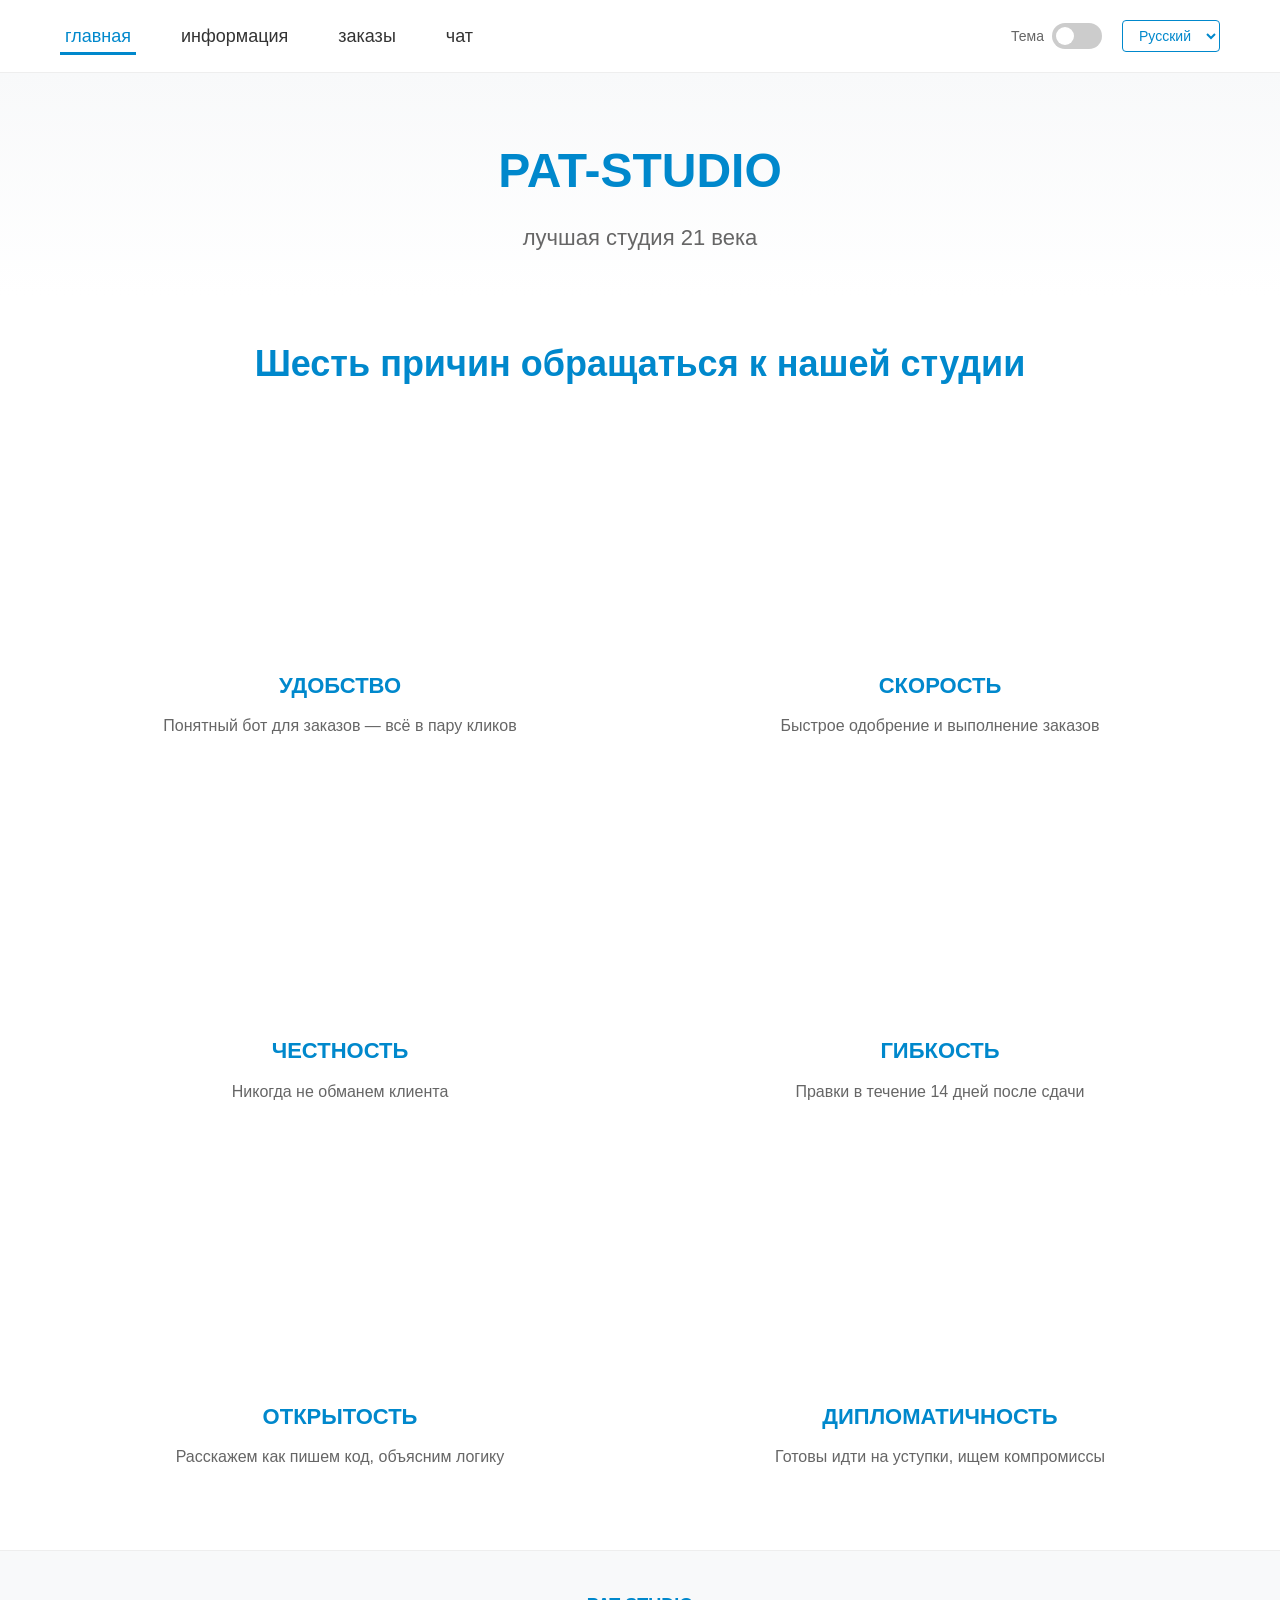
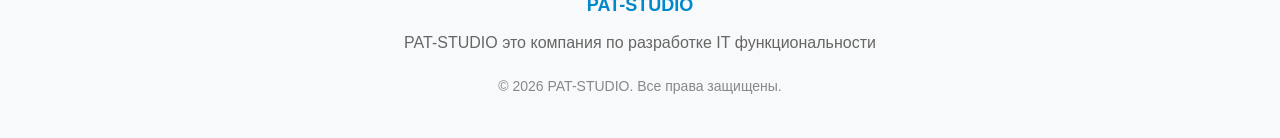
==== index.html @ 07d959bf "Add files via upload" ====
<!DOCTYPE html>
<html lang="ru">
<head>
    <meta charset="UTF-8">
    <title>PAT-STUDIO | Лучшая студия 21 века</title>
    <style>
        * {
            margin: 0;
            padding: 0;
            box-sizing: border-box;
        }

        body {
            font-family: Arial, sans-serif;
            background: white;
            color: black;
            line-height: 1.6;
            transition: background 0.3s ease, color 0.3s ease;
            overflow-x: hidden;
        }

        body.dark-theme {
            background: #121212;
            color: #e0e0e0;
        }

        .container {
            max-width: 1200px;
            margin: 0 auto;
            padding: 0 20px;
        }

        .header {
            background: white;
            padding: 20px 0;
            border-bottom: 1px solid #eee;
            position: sticky;
            top: 0;
            z-index: 1000;
        }

        body.dark-theme .header {
            background: #1a1a1a;
            border-bottom: 1px solid #333;
        }

        .header-content {
            display: flex;
            justify-content: space-between;
            align-items: center;
        }

        .menu {
            display: flex;
            gap: 40px;
            list-style: none;
        }

        .menu-item {
            position: relative;
        }

        .menu-item a {
            text-decoration: none;
            color: #333;
            font-size: 18px;
            padding: 10px 5px;
            transition: color 0.3s;
        }

        body.dark-theme .menu-item a {
            color: #e0e0e0;
        }

        .menu-item.active a {
            color: #0088cc;
        }

        .menu-item.active::after {
            content: '';
            position: absolute;
            bottom: -5px;
            left: 0;
            right: 0;
            height: 3px;
            background-color: #0088cc;
        }

        .controls {
            display: flex;
            gap: 20px;
            align-items: center;
        }

        .toggle-container {
            display: flex;
            align-items: center;
            gap: 8px;
        }

        .toggle-label {
            font-size: 14px;
            color: #666;
        }

        .theme-toggle {
            position: relative;
            display: inline-block;
            width: 50px;
            height: 26px;
        }

        .theme-toggle input {
            opacity: 0;
            width: 0;
            height: 0;
        }

        .toggle-slider {
            position: absolute;
            cursor: pointer;
            top: 0; left: 0; right: 0; bottom: 0;
            background-color: #ccc;
            transition: .4s;
            border-radius: 34px;
        }

        .toggle-slider:before {
            position: absolute;
            content: "";
            height: 18px; width: 18px;
            left: 4px; bottom: 4px;
            background-color: white;
            transition: .4s;
            border-radius: 50%;
        }

        input:checked + .toggle-slider {
            background-color: #0088cc;
        }

        input:checked + .toggle-slider:before {
            transform: translateX(24px);
        }

        .lang-select {
            padding: 6px 12px;
            border: 1px solid #0088cc;
            background: white;
            color: #0088cc;
            border-radius: 4px;
            cursor: pointer;
            font-size: 14px;
            transition: all 0.3s;
        }

        body.dark-theme .lang-select {
            background: #2d2d2d;
            color: #0088cc;
        }

        .studio-header {
            text-align: center;
            padding: 60px 0 40px;
            background: linear-gradient(to bottom, #f8f9fa, white);
        }

        body.dark-theme .studio-header {
            background: linear-gradient(to bottom, #1e1e1e, #121212);
        }

        .studio-name {
            font-size: 48px;
            color: #0088cc;
            font-weight: bold;
            margin-bottom: 10px;
            transition: transform 0.3s ease;
            display: inline-block;
        }

        .studio-name:hover {
            transform: scale(1.05);
        }

        .studio-tagline {
            font-size: 22px;
            color: #666;
        }

        body.dark-theme .studio-tagline {
            color: #aaa;
        }

        .main-title {
            text-align: center;
            font-size: 36px;
            margin: 40px 0;
            color: #0088cc;
        }

        .reasons-grid {
            display: grid;
            grid-template-columns: repeat(2, 1fr);
            gap: 40px;
            margin-bottom: 60px;
        }

        .reason-item {
            text-align: center;
            padding: 20px;
            opacity: 0;
            transform: translateY(60px);
            transition: opacity 0.25s ease-out, transform 0.25s cubic-bezier(0.25, 0.46, 0.45, 0.94);
            cursor: pointer;
        }

        .reason-item.visible {
            opacity: 1;
            transform: translateY(0);
        }

        .reason-item:hover {
            transform: translateY(-10px) scale(1.02);
        }

        .reason-video {
            width: 200px;
            height: 200px;
            object-fit: cover;
            margin: 0 auto 15px;
            border-radius: 8px;
            display: block;
            transition: box-shadow 0.3s ease;
        }

        .reason-title {
            font-size: 22px;
            color: #0088cc;
            margin-bottom: 10px;
            font-weight: bold;
        }

        .reason-text {
            font-size: 16px;
            color: #666;
            text-align: center;
        }

        body.dark-theme .reason-text {
            color: #aaa;
        }

        .footer {
            background: #f8f9fa;
            padding: 40px 0;
            text-align: center;
            border-top: 1px solid #eee;
            margin-top: 60px;
        }

        body.dark-theme .footer {
            background: #1a1a1a;
            border-top: 1px solid #333;
        }

        .footer-text {
            font-size: 18px;
            font-weight: bold;
            color: #0088cc;
            margin-bottom: 10px;
        }

        .footer-description {
            font-size: 16px;
            color: #666;
            max-width: 800px;
            margin: 0 auto 20px;
        }

        body.dark-theme .footer-description {
            color: #aaa;
        }

        .footer-copyright {
            font-size: 14px;
            color: #888;
        }

        @media (max-width: 768px) {
            .header-content { flex-direction: column; gap: 20px; }
            .reasons-grid { grid-template-columns: 1fr; }
        }
    </style>
</head>
<body>
    <div class="header">
        <div class="container">
            <div class="header-content">
                <ul class="menu">
                    <li class="menu-item active"><a href="#" data-ru="главная" data-en="home">главная</a></li>
                    <li class="menu-item"><a href="about.html" data-ru="информация" data-en="about">информация</a></li>
                    <li class="menu-item"><a href="orders.html" data-ru="заказы" data-en="orders">заказы</a></li>
                    <li class="menu-item"><a href="chat.html" data-ru="чат" data-en="chat">чат</a></li>
                </ul>
                <div class="controls">
                    <div class="toggle-container">
                        <span class="toggle-label" data-ru="Тема" data-en="Theme">Тема</span>
                        <label class="theme-toggle">
                            <input type="checkbox" id="themeSwitch">
                            <span class="toggle-slider"></span>
                        </label>
                    </div>
                    <select class="lang-select" id="languageSelect">
                        <option value="ru">Русский</option>
                        <option value="en">English</option>
                    </select>
                </div>
            </div>
        </div>
    </div>

    <div class="studio-header">
        <div class="container">
            <h1 class="studio-name">PAT-STUDIO</h1>
            <p class="studio-tagline" data-ru="лучшая студия 21 века" data-en="best studio of the 21st century">лучшая студия 21 века</p>
        </div>
    </div>

    <div class="container">
        <h1 class="main-title" data-ru="Шесть причин обращаться к нашей студии" data-en="Six reasons to choose our studio">Шесть причин обращаться к нашей студии</h1>

        <div class="reasons-grid">
            <div class="reason-item">
                <video class="reason-video" autoplay muted loop playsinline><source src="image/YdobDuck.mp4" type="video/mp4"></video>
                <div class="reason-title" data-ru="УДОБСТВО" data-en="CONVENIENCE">УДОБСТВО</div>
                <div class="reason-text" data-ru="Понятный бот для заказов — всё в пару кликов" data-en="Clear order bot — everything in a couple of clicks">Понятный бот для заказов — всё в пару кликов</div>
            </div>

            <div class="reason-item">
                <video class="reason-video" autoplay muted loop playsinline><source src="image/SpeedDuck.mp4" type="video/mp4"></video>
                <div class="reason-title" data-ru="СКОРОСТЬ" data-en="SPEED">СКОРОСТЬ</div>
                <div class="reason-text" data-ru="Быстрое одобрение и выполнение заказов" data-en="Fast approval and order execution">Быстрое одобрение и выполнение заказов</div>
            </div>

            <div class="reason-item">
                <video class="reason-video" autoplay muted loop playsinline><source src="image/ChecnDuck.mp4" type="video/mp4"></video>
                <div class="reason-title" data-ru="ЧЕСТНОСТЬ" data-en="HONESTY">ЧЕСТНОСТЬ</div>
                <div class="reason-text" data-ru="Никогда не обманем клиента" data-en="We never deceive our clients">Никогда не обманем клиента</div>
            </div>

            <div class="reason-item">
                <video class="reason-video" autoplay muted loop playsinline><source src="image/GibkostDuck.mp4" type="video/mp4"></video>
                <div class="reason-title" data-ru="ГИБКОСТЬ" data-en="FLEXIBILITY">ГИБКОСТЬ</div>
                <div class="reason-text" data-ru="Правки в течение 14 дней после сдачи" data-en="Edits within 14 days after delivery">Правки в течение 14 дней после сдачи</div>
            </div>

            <div class="reason-item">
                <video class="reason-video" autoplay muted loop playsinline><source src="image/OpenDuck.mp4" type="video/mp4"></video>
                <div class="reason-title" data-ru="ОТКРЫТОСТЬ" data-en="OPENNESS">ОТКРЫТОСТЬ</div>
                <div class="reason-text" data-ru="Расскажем как пишем код, объясним логику" data-en="We'll explain how we code and our logic">Расскажем как пишем код, объясним логику</div>
            </div>

            <div class="reason-item">
                <video class="reason-video" autoplay muted loop playsinline><source src="image/DiplomatDuck.mp4" type="video/mp4"></video>
                <div class="reason-title" data-ru="ДИПЛОМАТИЧНОСТЬ" data-en="DIPLOMACY">ДИПЛОМАТИЧНОСТЬ</div>
                <div class="reason-text" data-ru="Готовы идти на уступки, ищем компромиссы" data-en="Ready to make concessions, seeking compromises">Готовы идти на уступки, ищем компромиссы</div>
            </div>
        </div>
    </div>

    <div class="footer">
        <div class="container">
            <div class="footer-text">PAT-STUDIO</div>
            <p class="footer-description" data-ru="PAT-STUDIO это компания по разработке IT функциональности" data-en="PAT-STUDIO is a company for developing IT functionality">PAT-STUDIO это компания по разработке IT функциональности</p>
            <div class="footer-copyright" data-ru="© 2026 PAT-STUDIO. Все права защищены." data-en="© 2026 PAT-STUDIO. All rights reserved.">© 2026 PAT-STUDIO. Все права защищены.</div>
        </div>
    </div>

    <script>
        function toggleTheme(isDark) {
            document.body.classList.toggle('dark-theme', isDark);
            document.getElementById('themeSwitch').checked = isDark;
            localStorage.setItem('theme', isDark ? 'dark' : 'light');
        }

        function changeLanguage(lang) {
            document.getElementById('languageSelect').value = lang;
            document.documentElement.lang = lang;
            document.title = lang === 'ru' ? 'PAT-STUDIO | Лучшая студия 21 века' : 'PAT-STUDIO | Best studio of the 21st century';
            document.querySelectorAll('[data-ru][data-en]').forEach(el => {
                el.textContent = el.getAttribute(`data-${lang}`);
            });
            localStorage.setItem('language', lang);
        }

        function handleScroll() {
            const items = document.querySelectorAll('.reason-item');
            items.forEach(item => {
                const rect = item.getBoundingClientRect();
                if (rect.top < window.innerHeight - 20) {
                    item.classList.add('visible');
                }
            });
        }

        document.addEventListener('DOMContentLoaded', () => {
            toggleTheme(localStorage.getItem('theme') === 'dark');
            changeLanguage(localStorage.getItem('language') || 'ru');
            document.getElementById('themeSwitch').addEventListener('change', e => toggleTheme(e.target.checked));
            document.getElementById('languageSelect').addEventListener('change', e => changeLanguage(e.target.value));
            window.addEventListener('scroll', handleScroll);
            handleScroll();
        });
    </script>
</body>
</html>
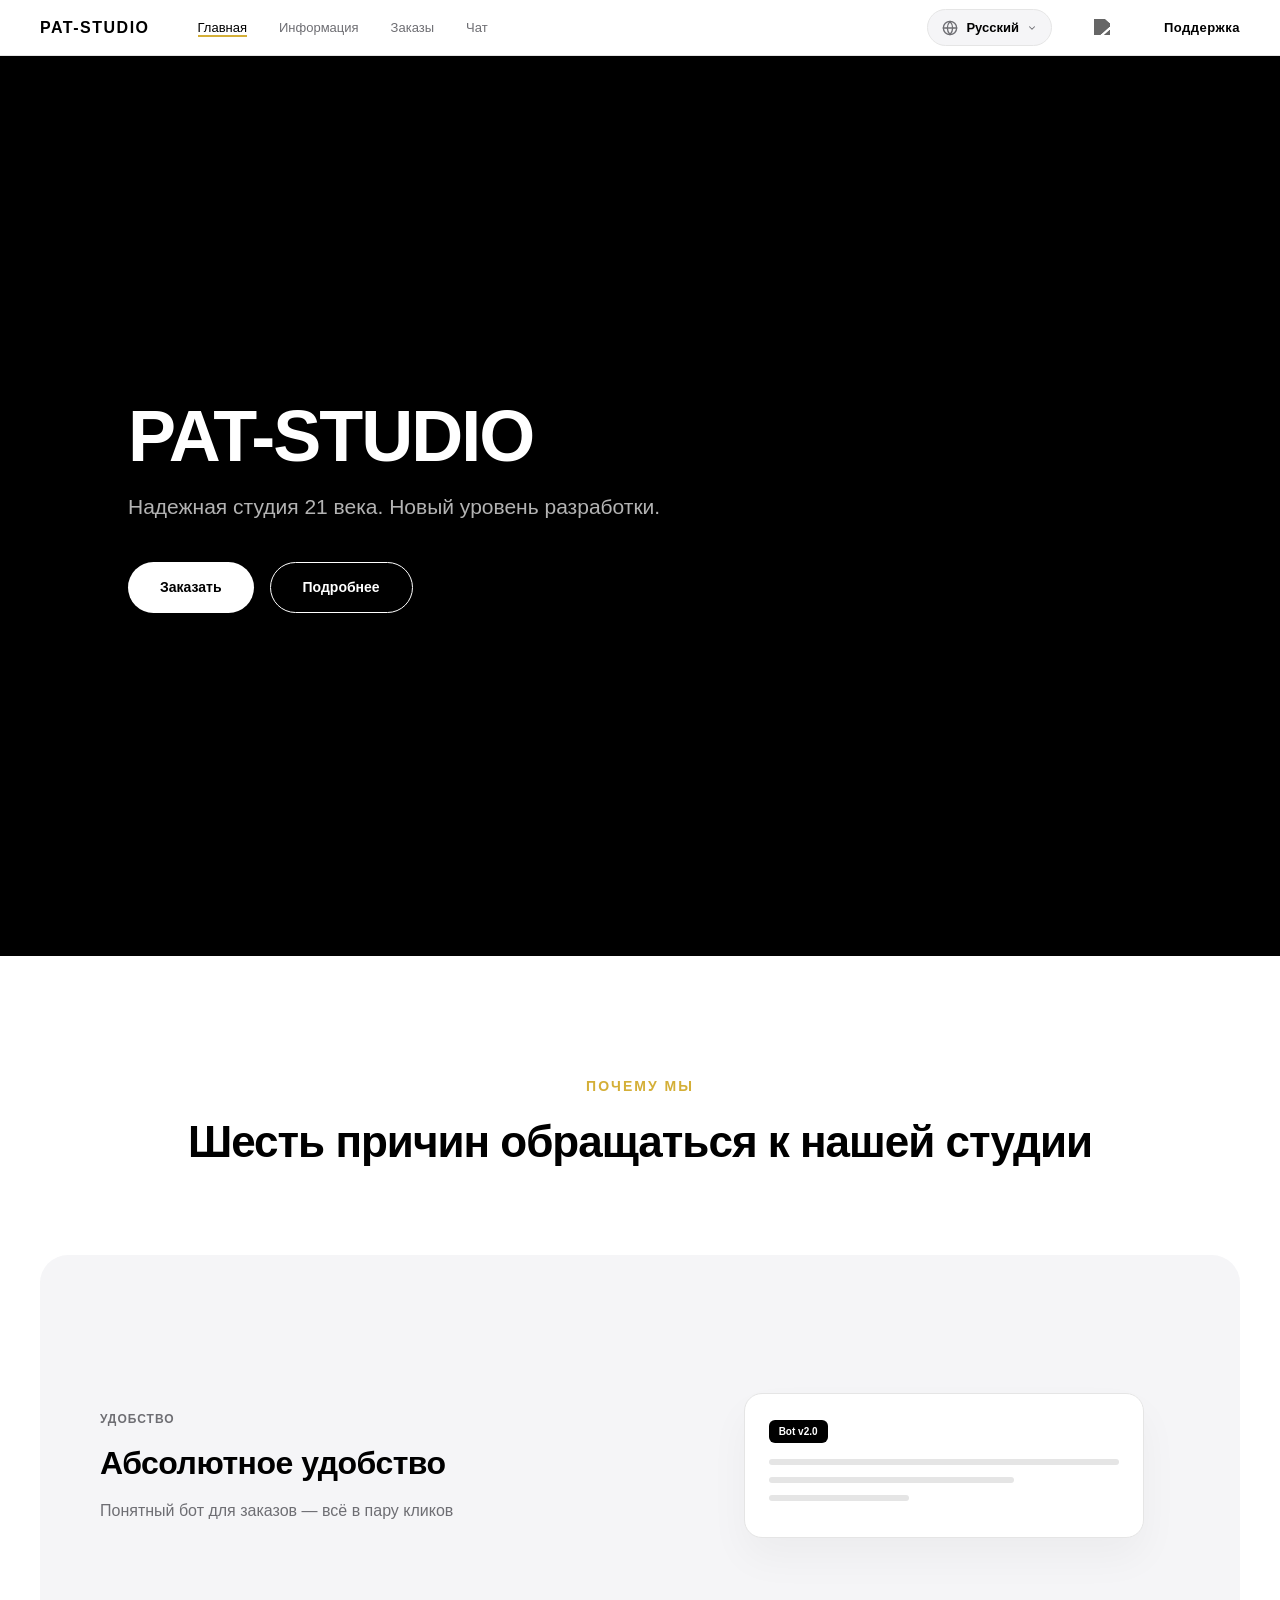
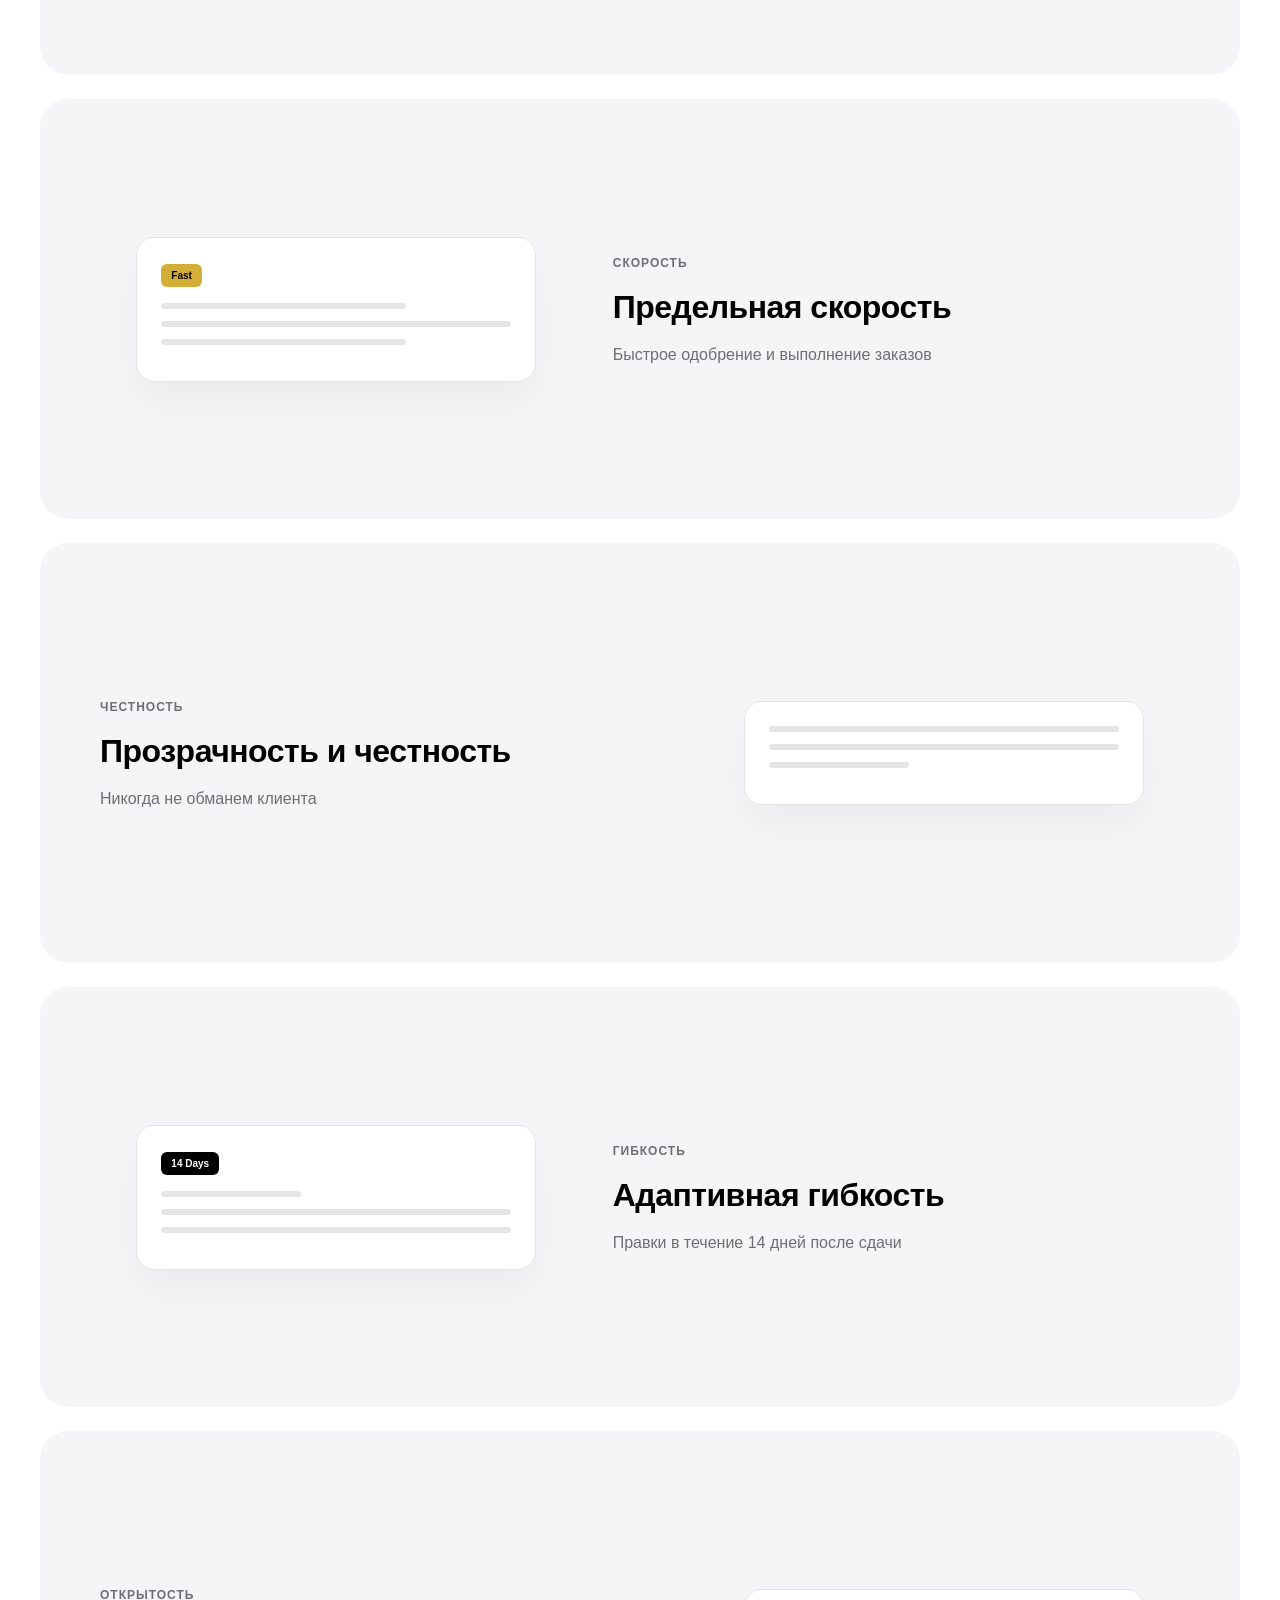
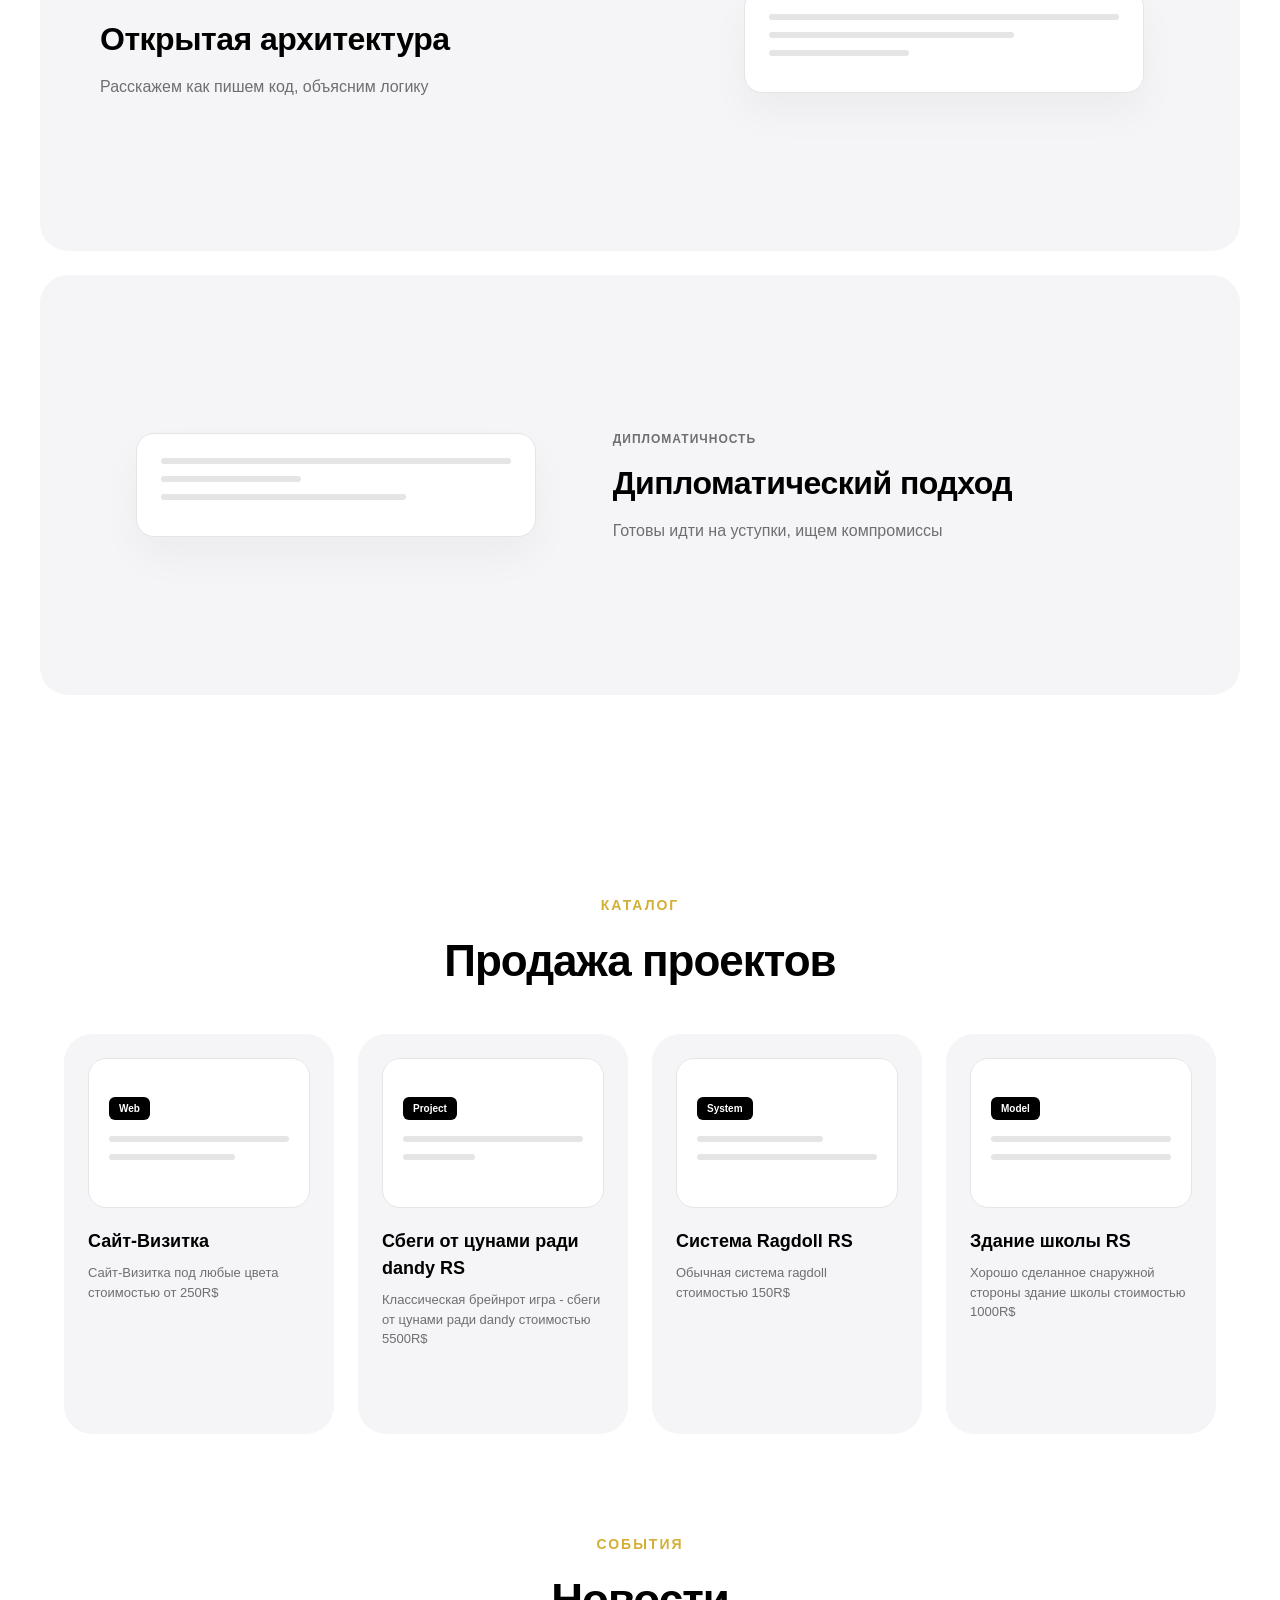
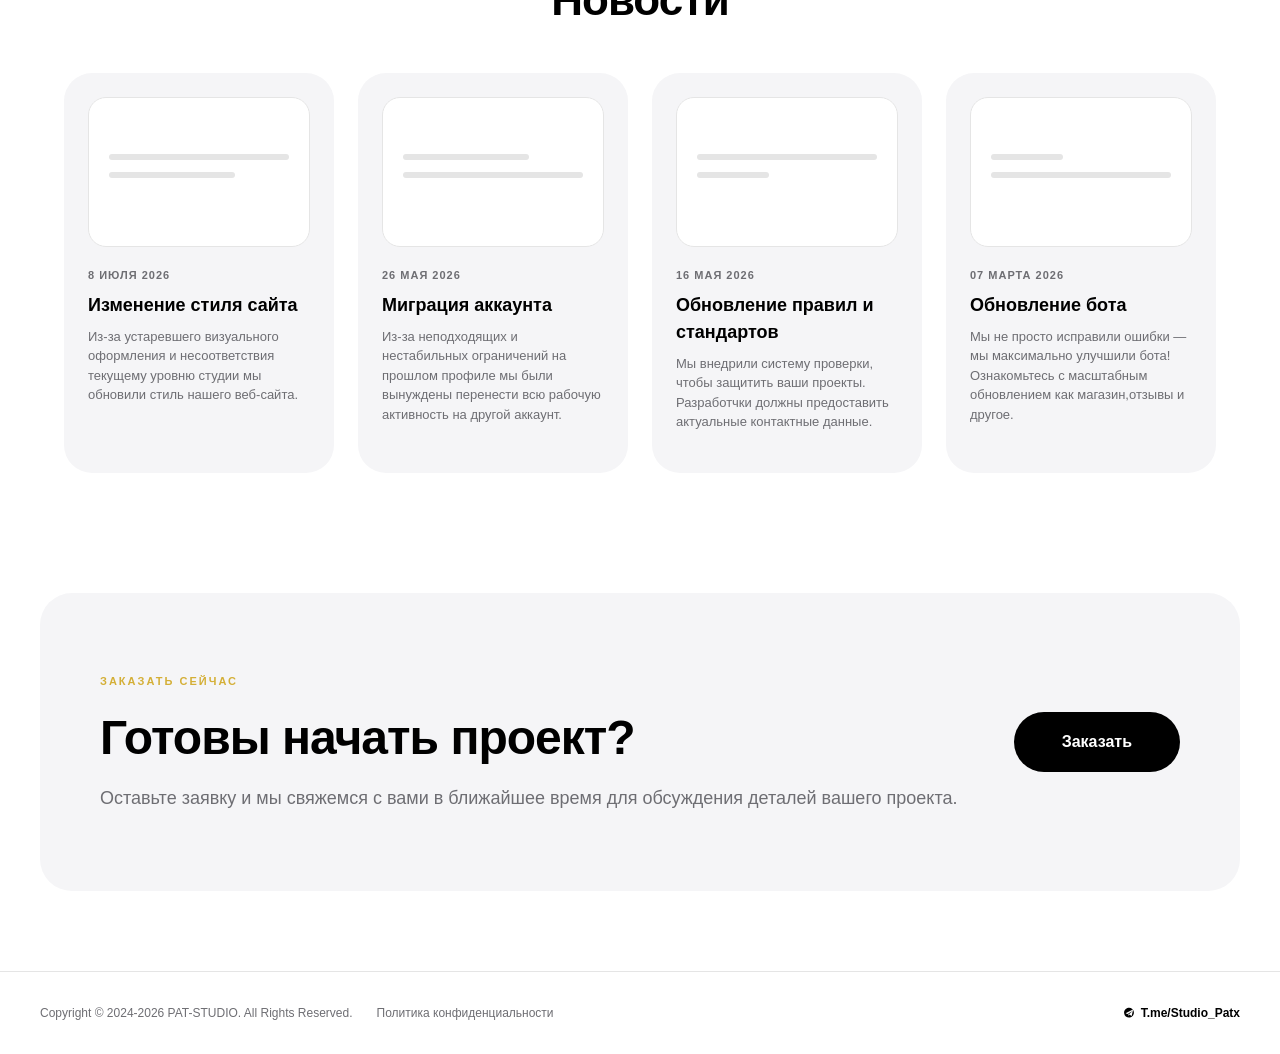
==== commit 370147ac: "Update index.html" ====
--- a/index.html
+++ b/index.html
@@ -1,416 +1,1675 @@
 <!DOCTYPE html>
-<html lang="ru">
+<html lang="en" data-theme="light">
 <head>
     <meta charset="UTF-8">
-    <title>PAT-STUDIO | Лучшая студия 21 века</title>
+    <meta name="viewport" content="width=device-width, initial-scale=1.0">
+    <title>PAT-STUDIO</title>
+    <script>
+        const savedTheme = localStorage.getItem('pat_theme') || 'light';
+        document.documentElement.setAttribute('data-theme', savedTheme);
+    </script>
     <style>
+        /*СИС*/
+        :root {
+            --bg-primary: #ffffff;
+            --bg-secondary: #f5f5f7;
+            --text-primary: #000000;
+            --text-secondary: #6e6e73;
+            --border-color: #e5e5e5;
+            --badge-bg: #000000;
+            --badge-text: #ffffff;
+            --accent-gold: #d4af37;
+            --font-samsung: "SamsungOne", "Inter", -apple-system, sans-serif;
+            --transition-smooth: all 0.6s cubic-bezier(0.16, 1, 0.3, 1);
+            --transition-fast: all 0.2s ease;
+        }
+
+        [data-theme="dark"] {
+            --bg-primary: #000000;
+            --bg-secondary: #0b0b0c;
+            --text-primary: #ffffff;
+            --text-secondary: #86868b;
+            --border-color: #1a1a1a;
+            --badge-bg: #ffffff;
+            --badge-text: #000000;
+        }
+
+        /* --- БАЗОВЫЕ СТИЛИ --- */
         * {
             margin: 0;
             padding: 0;
             box-sizing: border-box;
+            outline: none;
         }
 
         body {
-            font-family: Arial, sans-serif;
-            background: white;
-            color: black;
-            line-height: 1.6;
-            transition: background 0.3s ease, color 0.3s ease;
+            font-family: "SamsungOne", "Inter", "Helvetica Neue", Arial, sans-serif;
+            background-color: var(--bg-primary);
+            color: var(--text-primary);
+            min-height: 100vh;
             overflow-x: hidden;
-        }
-
-        body.dark-theme {
-            background: #121212;
-            color: #e0e0e0;
-        }
-
-        .container {
-            max-width: 1200px;
+            -webkit-font-smoothing: antialiased;
+            transition: background-color 0.5s ease, color 0.5s ease;
+            line-height: 1.5;
+        }
+
+        body.rtl {
+            direction: rtl;
+        }
+
+        /* --- СКРОЛЛБАР --- */
+        ::-webkit-scrollbar {
+            width: 8px;
+        }
+        ::-webkit-scrollbar-track {
+            background: var(--bg-primary);
+        }
+        ::-webkit-scrollbar-thumb {
+            background: var(--border-color);
+            border-radius: 4px;
+        }
+
+        /* --- ТЕКСТОВЫЕ СТИЛИ И АНИМАЦИИ ВЫЯВЛЕНИЯ --- */
+        .reveal {
+            opacity: 0;
+            transform: translateY(40px);
+            transition: var(--transition-smooth);
+        }
+
+        .reveal.active {
+            opacity: 1;
+            transform: translateY(0);
+        }
+
+        /* --- ШАПКА САЙТА (HEADER) --- */
+        .header {
+            position: fixed;
+            top: 0;
+            left: 0;
+            width: 100%;
+            height: 56px;
+            background: rgba(255, 255, 255, 0.7);
+            backdrop-filter: blur(20px);
+            -webkit-backdrop-filter: blur(20px);
+            z-index: 1000;
+            border-bottom: 1px solid var(--border-color);
+            display: flex;
+            align-items: center;
+            transition: border-color 0.5s ease, background-color 0.5s ease;
+        }
+
+
+        [data-theme="dark"] .header {
+            background: rgba(0, 0, 0, 0.7);
+        }
+
+        .header-container {
+            width: 100%;
+            max-width: 1440px;
             margin: 0 auto;
-            padding: 0 20px;
-        }
-
-        .header {
-            background: white;
-            padding: 20px 0;
-            border-bottom: 1px solid #eee;
-            position: sticky;
-            top: 0;
-            z-index: 1000;
-        }
-
-        body.dark-theme .header {
-            background: #1a1a1a;
-            border-bottom: 1px solid #333;
-        }
-
-        .header-content {
+            padding: 0 40px;
             display: flex;
             justify-content: space-between;
             align-items: center;
         }
 
-        .menu {
-            display: flex;
-            gap: 40px;
+        .logo-zone {
+            display: flex;
+            align-items: center;
+            gap: 48px;
+        }
+
+        .logo {
+            font-size: 16px;
+            font-weight: 800;
+            letter-spacing: 1.5px;
+            text-transform: uppercase;
+            text-decoration: none;
+            color: var(--text-primary);
+            transition: opacity 0.2s;
+        }
+
+        .logo:hover {
+            opacity: 0.7;
+        }
+
+
+        .nav-menu {
+            display: flex;
+            gap: 32px;
             list-style: none;
-        }
-
-        .menu-item {
+            height: 100%;
+            margin: 0;
+            padding: 0;
+        }
+
+        .nav-menu li {
+            display: flex;
+            align-items: center;
+            height: 100%;
+        }
+
+
+        .nav-link {
+            font-size: 13px;
+            font-weight: 500;
+            text-decoration: none;
+            color: var(--text-secondary);
+            transition: var(--transition-fast);
             position: relative;
-        }
-
-        .menu-item a {
-            text-decoration: none;
-            color: #333;
-            font-size: 18px;
-            padding: 10px 5px;
-            transition: color 0.3s;
-        }
-
-        body.dark-theme .menu-item a {
-            color: #e0e0e0;
-        }
-
-        .menu-item.active a {
-            color: #0088cc;
-        }
-
-        .menu-item.active::after {
+            display: flex;
+            align-items: center;
+            height: 100%;
+            cursor: pointer;
+        }
+
+        .nav-link:hover {
+            color: var(--text-primary);
+        }
+
+
+        .nav-link.active {
+            color: var(--text-primary);
+        }
+
+        .nav-link.active::after {
             content: '';
             position: absolute;
-            bottom: -5px;
+            bottom: 0;
             left: 0;
             right: 0;
-            height: 3px;
-            background-color: #0088cc;
-        }
-
-        .controls {
-            display: flex;
+            height: 2px;
+            background: var(--accent-gold);
+            z-index: 1005;
+        }
+
+        .controls-zone {
+            display: flex;
+            align-items: center;
+            gap: 24px;
+        }
+
+        .header-support {
+            font-size: 14px;
+            font-weight: 800;
+            letter-spacing: 0.5px;
+            text-decoration: none;
+            color: #000000;
+            transition: opacity 0.2s ease;
+            display: inline-flex;
+            align-items: center;
+            margin-left: 20px;
+        }
+
+        .header-support:hover {
+            opacity: 0.7;
+        }
+
+        [data-theme="dark"] .header-support {
+            color: #ffffff;
+        }
+
+        @media (max-width: 600px) {
+            .header-support {
+                font-size: 12px;
+                margin-left: 12px;
+            }
+        }
+
+        .controls-zone {
+            display: flex;
+            align-items: center;
+            gap: 24px;
+        }
+
+        .header-support {
+            font-size: 13px;
+            font-weight: 800;
+            letter-spacing: 0.5px;
+            text-decoration: none;
+            color: #000000;
+            transition: opacity 0.2s ease;
+            display: inline-flex;
+            align-items: center;
+            margin-left: 20px;
+        }
+
+        .header-support:hover {
+            opacity: 0.7;
+        }
+
+        [data-theme="dark"] .header-support {
+            color: #ffffff;
+        }
+
+        @media (max-width: 600px) {
+            .header-support {
+                font-size: 12px;
+                margin-left: 12px;
+            }
+        }
+
+        /* --- СТИЛИ ДЛЯ КАСТОМНОГО ПЕРЕКЛЮЧАТЕЛЯ ЯЗЫКОВ --- */
+
+        .lang-wrapper {
+            display: flex;
+            align-items: center;
+            gap: 8px;
+            position: relative;
+            padding: 8px 14px;
+            border-radius: 50px;
+            background: var(--bg-secondary);
+            border: 1px solid var(--border-color);
+            transition: background-color 0.2s ease, border-color 0.2s ease;
+            cursor: pointer;
+            user-select: none;
+        }
+
+        .lang-wrapper:hover {
+            background: var(--border-color);
+        }
+
+        .lang-icon {
+            width: 16px;
+            height: 16px;
+            stroke: var(--text-secondary);
+            transition: stroke 0.2s ease;
+        }
+
+        .lang-wrapper:hover .lang-icon {
+            stroke: var(--text-primary);
+        }
+
+        .lang-current {
+            font-size: 13px;
+            font-weight: 600;
+            color: var(--text-primary);
+            font-family: "SamsungOne", "Inter", "Helvetica Neue", Arial, sans-serif;
+        }
+
+        .lang-arrow {
+            stroke: var(--text-secondary);
+            transition: transform 0.3s cubic-bezier(0.16, 1, 0.3, 1), stroke 0.2s ease;
+        }
+
+
+        .lang-wrapper.open .lang-arrow {
+            transform: rotate(180deg);
+            stroke: var(--text-primary);
+        }
+
+
+        .lang-dropdown {
+            position: absolute;
+            top: calc(100% + 8px);
+            right: 0;
+            background: var(--bg-secondary);
+            border: 1px solid var(--border-color);
+            border-radius: 16px;
+            padding: 6px;
+            min-width: 130px;
+            display: flex;
+            flex-direction: column;
+            gap: 2px;
+            box-shadow: 0 10px 30px rgba(0, 0, 0, 0.1);
+            opacity: 0;
+            pointer-events: none;
+            transform: translateY(-10px);
+            transition: opacity 0.3s cubic-bezier(0.16, 1, 0.3, 1), transform 0.3s cubic-bezier(0.16, 1, 0.3, 1);
+            z-index: 1100;
+        }
+
+        .lang-wrapper.open .lang-dropdown {
+            opacity: 1;
+            pointer-events: auto;
+            transform: translateY(0);
+        }
+
+
+        .lang-option {
+            padding: 8px 12px;
+            font-size: 13px;
+            font-weight: 500;
+            color: var(--text-primary);
+            border-radius: 10px;
+            font-family: "SamsungOne", "Inter", "Helvetica Neue", Arial, sans-serif;
+            transition: background-color 0.2s ease;
+            text-align: left;
+        }
+
+
+        body.rtl .lang-option {
+            text-align: right;
+        }
+
+        .lang-option:hover {
+            background: var(--border-color);
+        }
+
+        .theme-toggle-btn {
+            background: none;
+            border: none;
+            padding: 8px;
+            margin-left: 10px;
+            cursor: pointer;
+            display: inline-flex;
+            align-items: center;
+            justify-content: center;
+            border-radius: 50px;
+            transition: background-color 0.2s ease;
+        }
+
+        .theme-toggle-btn:hover {
+            background: var(--border-color);
+}
+
+        .theme-icon {
+            width: 18px;
+            height: 18px;
+            display: block;
+            filter: brightness(0) opacity(0.6);
+            transition: filter 0.2s ease;
+        }
+
+        .theme-icon {
+            width: 18px;
+            height: 18px;
+            display: block;
+
+            filter: brightness(0) opacity(0.6);
+            transition: filter 0.2s ease, opacity 0.2s ease;
+        }
+
+        [data-theme="dark"] .theme-icon {
+            filter: brightness(0) invert(1) opacity(0.6);
+        }
+
+        [data-theme="dark"] .theme-toggle-btn:hover .theme-icon {
+            filter: brightness(0) invert(1) opacity(1);
+        }
+
+        .theme-toggle-btn:hover .theme-icon {
+            filter: brightness(0) opacity(1);
+        }
+
+        body.dark .theme-icon {
+            filter: brightness(1) opacity(0.6);
+        }
+        body.dark .theme-toggle-btn:hover .theme-icon {
+            filter: brightness(1) opacity(1);
+        }
+
+        /* --- ГЛАВНЫЙ ЭКРАН (HERO SECTION) --- */
+        .hero-section {
+            position: relative;
+            height: 100vh;
+            display: flex;
+            flex-direction: column;
+            justify-content: center;
+            align-items: flex-start;
+            text-align: left;
+            padding: 0 10%;
+            background: #000000 url('indexim.jpg') center/cover no-repeat;
+            img {max-width: 100%}
+            color: #ffffff;
+            z-index: 1;
+            margin-top: 56px;
+        }
+
+        .hero-title {
+            font-size: 72px;
+            font-weight: 800;
+            line-height: 1.05;
+            letter-spacing: -2px;
+            margin-bottom: 16px;
+            max-width: 900px;
+            text-align: left;
+        }
+
+        .hero-subtitle {
+            font-size: 21px;
+            color: rgba(255, 255, 255, 0.7);
+            max-width: 600px;
+            margin-bottom: 40px;
+            font-weight: 400;
+            text-align: left;
+        }
+
+        .hero-cta-group {
+            display: flex;
+            gap: 16px;
+            justify-content: flex-start;
+        }
+
+        .btn-premium {
+            display: inline-flex;
+            align-items: center;
+            justify-content: center;
+            padding: 14px 32px;
+            border-radius: 50px;
+            font-size: 14px;
+            font-weight: 600;
+            text-decoration: none;
+            transition: var(--transition-smooth);
+            border: none;
+            cursor: pointer;
+            font-family: "SamsungOne", "Inter", "Helvetica Neue", Arial, sans-serif;
+        }
+
+        .btn-premium.primary {
+            background: #ffffff;
+            color: #000000;
+        }
+
+        .btn-premium.primary:hover {
+            transform: scale(1.03);
+            opacity: 0.9;
+        }
+
+        .btn-premium.secondary {
+            background: transparent;
+            border: 1px solid #ffffff;
+            color: #ffffff;
+        }
+
+        .btn-premium.secondary:hover {
+            background: rgba(255, 255, 255, 0.1);
+            transform: scale(1.03);
+        }
+
+        /* --- СЕКЦИЯ ПЛАШЕК SAMSUNG-STYLE (SHOWCASE STACK) --- */
+        .showcase-section {
+            padding: 120px 40px;
+            max-width: 1440px;
+            margin: 0 auto;
+            background: var(--bg-primary);
+        }
+
+        .section-header {
+            margin-bottom: 80px;
+            text-align: center;
+        }
+
+        .section-tag {
+            font-size: 14px;
+            font-weight: 700;
+            color: var(--accent-gold);
+            text-transform: uppercase;
+            letter-spacing: 2px;
+            margin-bottom: 12px;
+            display: block;
+        }
+
+        .section-main-title {
+            font-size: 44px;
+            font-weight: 700;
+            letter-spacing: -1px;
+            color: var(--text-primary);
+        }
+
+        .samsung-container {
+            display: flex;
+            flex-direction: column;
+            gap: 24px;
+        }
+
+        .samsung-plate {
+            background: var(--bg-secondary);
+            border-radius: 28px;
+            padding: 60px;
+            display: grid;
+            grid-template-columns: 1.2fr 1fr;
+            gap: 40px;
+            align-items: center;
+            min-height: 420px;
+            overflow: hidden;
+            position: relative;
+            transition: transform 0.5s ease, background-color 0.5s ease;
+        }
+
+        .samsung-plate:hover {
+            transform: translateY(-4px);
+        }
+
+        .samsung-plate.inverted {
+            grid-template-columns: 1fr 1.2fr;
+        }
+
+        .plate-info {
+            z-index: 2;
+        }
+
+        .plate-tag {
+            font-size: 12px;
+            font-weight: 700;
+            text-transform: uppercase;
+            letter-spacing: 1px;
+            margin-bottom: 16px;
+            color: var(--text-secondary);
+            display: inline-block;
+        }
+
+        .plate-title {
+            font-size: 32px;
+            font-weight: 700;
+            line-height: 1.2;
+            margin-bottom: 16px;
+            letter-spacing: -0.5px;
+            color: var(--text-primary);
+        }
+
+        .plate-text {
+            font-size: 16px;
+            color: var(--text-secondary);
+            line-height: 1.6;
+            max-width: 480px;
+        }
+
+        .plate-visual {
+            position: relative;
+            width: 100%;
+            height: 100%;
+            min-height: 280px;
+            display: flex;
+            align-items: center;
+            justify-content: center;
+        }
+
+        .ui-mockup {
+            background: var(--bg-primary);
+            border: 1px solid var(--border-color);
+            border-radius: 18px;
+            width: 100%;
+            max-width: 400px;
+            padding: 24px;
+            box-shadow: 0 20px 40px rgba(0,0,0,0.04);
+            transform: translateY(20px);
+            opacity: 0;
+            transition: all 0.8s cubic-bezier(0.16, 1, 0.3, 1) 0.2s;
+        }
+
+        .samsung-plate.active .ui-mockup {
+            transform: translateY(0);
+            opacity: 1;
+        }
+
+        .ui-line {
+            height: 6px;
+            background: var(--border-color);
+            border-radius: 4px;
+            margin-bottom: 12px;
+        }
+        .ui-line.short { width: 40%; }
+        .ui-line.medium { width: 70%; }
+        .ui-line.long { width: 100%; }
+
+        .ui-badge-preview {
+            display: inline-block;
+            background: var(--badge-bg);
+            color: var(--badge-text);
+            padding: 4px 10px;
+            font-size: 10px;
+            font-weight: 700;
+            border-radius: 6px;
+            margin-bottom: 16px;
+        }
+
+        /* --- СЕКЦИЯ КОНТРАСТНОГО ЗАКАЗА (BLACK CARD ORDER) --- */
+        .order-showcase-section {
+        padding: 80px 40px;
+        background: var(--bg-primary);
+    }
+
+    .premium-order-card {
+        background: var(--bg-secondary);
+        color: var(--text-primary);
+        border-radius: 32px;
+        padding: 80px 60px;
+        max-width: 1360px;
+        margin: 0 auto;
+        display: flex;
+        justify-content: space-between;
+        align-items: center;
+        position: relative;
+        overflow: hidden;
+        border: none;
+        transition: transform 0.5s ease, background-color 0.5s ease;
+    }
+
+    .premium-order-card:hover {
+        transform: translateY(-4px);
+    }
+
+    .order-card-tag {
+        font-size: 11px;
+        font-weight: 700;
+        text-transform: uppercase;
+        letter-spacing: 2px;
+        color: var(--accent-gold);
+        margin-bottom: 20px;
+        display: block;
+    }
+
+    .order-card-title {
+        font-size: 48px;
+        font-weight: 700;
+        line-height: 1.15;
+        letter-spacing: -1px;
+        margin-bottom: 20px;
+    }
+
+    .order-card-desc {
+        font-size: 18px;
+        color: var(--text-secondary);
+        line-height: 1.45;
+    }
+
+    .btn-order-glow {
+        background: var(--text-primary);
+        color: var(--bg-primary);
+        padding: 18px 48px;
+        border-radius: 50px;
+        font-size: 16px;
+        font-weight: 700;
+        text-decoration: none;
+        display: inline-block;
+        transition: var(--transition-smooth);
+        border: none;
+    }
+
+    .btn-order-glow:hover {
+        transform: scale(1.05);
+        opacity: 0.9;
+    }
+
+        /* --- МИНИМАЛИСТИЧНЫЙ КОМПАКТНЫЙ ФУТЕР (SMALL FOOTER) --- */
+        .footer {
+            background: var(--bg-primary);
+            border-top: 1px solid var(--border-color);
+            padding: 32px 40px;
+            font-size: 12px;
+            color: var(--text-secondary);
+            transition: background-color 0.5s ease, border-color 0.5s ease;
+        }
+
+        .footer-container {
+            max-width: 1440px;
+            margin: 0 auto;
+            display: flex;
+            justify-content: space-between;
+            align-items: center;
+        }
+
+        .footer-left {
+            display: flex;
+            align-items: center;
+            gap: 24px;
+        }
+
+        .footer-copyright {
+            font-weight: 400;
+        }
+
+        .footer-links {
+            display: flex;
+            gap: 16px;
+            list-style: none;
+        }
+
+        .footer-link-item a {
+            color: var(--text-secondary);
+            text-decoration: none;
+            transition: var(--transition-fast);
+        }
+
+        .footer-link-item a:hover {
+            color: var(--text-primary);
+            text-decoration: underline;
+        }
+
+        .footer-right {
+            display: flex;
+            align-items: center;
             gap: 20px;
-            align-items: center;
-        }
-
-        .toggle-container {
-            display: flex;
-            align-items: center;
-            gap: 8px;
-        }
-
-        .toggle-label {
-            font-size: 14px;
-            color: #666;
-        }
-
-        .theme-toggle {
-            position: relative;
-            display: inline-block;
-            width: 50px;
-            height: 26px;
-        }
-
-        .theme-toggle input {
-            opacity: 0;
-            width: 0;
-            height: 0;
-        }
-
-        .toggle-slider {
-            position: absolute;
-            cursor: pointer;
-            top: 0; left: 0; right: 0; bottom: 0;
-            background-color: #ccc;
-            transition: .4s;
-            border-radius: 34px;
-        }
-
-        .toggle-slider:before {
-            position: absolute;
-            content: "";
-            height: 18px; width: 18px;
-            left: 4px; bottom: 4px;
-            background-color: white;
-            transition: .4s;
-            border-radius: 50%;
-        }
-
-        input:checked + .toggle-slider {
-            background-color: #0088cc;
-        }
-
-        input:checked + .toggle-slider:before {
-            transform: translateX(24px);
-        }
-
-        .lang-select {
-            padding: 6px 12px;
-            border: 1px solid #0088cc;
-            background: white;
-            color: #0088cc;
-            border-radius: 4px;
-            cursor: pointer;
-            font-size: 14px;
-            transition: all 0.3s;
-        }
-
-        body.dark-theme .lang-select {
-            background: #2d2d2d;
-            color: #0088cc;
-        }
-
-        .studio-header {
-            text-align: center;
-            padding: 60px 0 40px;
-            background: linear-gradient(to bottom, #f8f9fa, white);
-        }
-
-        body.dark-theme .studio-header {
-            background: linear-gradient(to bottom, #1e1e1e, #121212);
-        }
-
-        .studio-name {
-            font-size: 48px;
-            color: #0088cc;
-            font-weight: bold;
-            margin-bottom: 10px;
-            transition: transform 0.3s ease;
-            display: inline-block;
-        }
-
-        .studio-name:hover {
-            transform: scale(1.05);
-        }
-
-        .studio-tagline {
-            font-size: 22px;
-            color: #666;
-        }
-
-        body.dark-theme .studio-tagline {
-            color: #aaa;
-        }
-
-        .main-title {
-            text-align: center;
-            font-size: 36px;
-            margin: 40px 0;
-            color: #0088cc;
-        }
-
-        .reasons-grid {
-            display: grid;
-            grid-template-columns: repeat(2, 1fr);
-            gap: 40px;
-            margin-bottom: 60px;
-        }
-
-        .reason-item {
-            text-align: center;
-            padding: 20px;
-            opacity: 0;
-            transform: translateY(60px);
-            transition: opacity 0.25s ease-out, transform 0.25s cubic-bezier(0.25, 0.46, 0.45, 0.94);
-            cursor: pointer;
-        }
-
-        .reason-item.visible {
-            opacity: 1;
-            transform: translateY(0);
-        }
-
-        .reason-item:hover {
-            transform: translateY(-10px) scale(1.02);
-        }
-
-        .reason-video {
-            width: 200px;
-            height: 200px;
-            object-fit: cover;
-            margin: 0 auto 15px;
-            border-radius: 8px;
-            display: block;
-            transition: box-shadow 0.3s ease;
-        }
-
-        .reason-title {
-            font-size: 22px;
-            color: #0088cc;
-            margin-bottom: 10px;
-            font-weight: bold;
-        }
-
-        .reason-text {
-            font-size: 16px;
-            color: #666;
-            text-align: center;
-        }
-
-        body.dark-theme .reason-text {
-            color: #aaa;
-        }
-
-        .footer {
-            background: #f8f9fa;
-            padding: 40px 0;
-            text-align: center;
-            border-top: 1px solid #eee;
-            margin-top: 60px;
-        }
-
-        body.dark-theme .footer {
-            background: #1a1a1a;
-            border-top: 1px solid #333;
-        }
-
-        .footer-text {
-            font-size: 18px;
-            font-weight: bold;
-            color: #0088cc;
-            margin-bottom: 10px;
-        }
-
-        .footer-description {
-            font-size: 16px;
-            color: #666;
-            max-width: 800px;
-            margin: 0 auto 20px;
-        }
-
-        body.dark-theme .footer-description {
-            color: #aaa;
-        }
-
-        .footer-copyright {
-            font-size: 14px;
-            color: #888;
+        }
+
+        .footer-tg {
+            display: flex;
+            align-items: center;
+            gap: 6px;
+            color: var(--text-primary);
+            text-decoration: none;
+            font-weight: 600;
+        }
+
+        .footer-tg:hover {
+            text-decoration: underline;
+        }
+
+        /* --- АДАПТИВНОСТЬ --- */
+        @media (max-width: 1024px) {
+            .samsung-plate, .samsung-plate.inverted {
+                grid-template-columns: 1fr;
+                padding: 40px;
+                min-height: auto;
+            }
+            .premium-order-card {
+                flex-direction: column;
+                align-items: flex-start;
+                gap: 40px;
+                padding: 48px;
+            }
+            .hero-title { font-size: 52px; }
         }
 
         @media (max-width: 768px) {
-            .header-content { flex-direction: column; gap: 20px; }
-            .reasons-grid { grid-template-columns: 1fr; }
+            .header-container { padding: 0 20px; }
+            .nav-menu { display: none; }
+            .showcase-section { padding: 60px 20px; }
+            .footer-container {
+                flex-direction: column;
+                align-items: flex-start;
+                gap: 16px;
+            }
+            .hero-section { margin-top: 0; }
         }
     </style>
 </head>
 <body>
-    <div class="header">
-        <div class="container">
-            <div class="header-content">
-                <ul class="menu">
-                    <li class="menu-item active"><a href="#" data-ru="главная" data-en="home">главная</a></li>
-                    <li class="menu-item"><a href="about.html" data-ru="информация" data-en="about">информация</a></li>
-                    <li class="menu-item"><a href="orders.html" data-ru="заказы" data-en="orders">заказы</a></li>
-                    <li class="menu-item"><a href="chat.html" data-ru="чат" data-en="chat">чат</a></li>
+
+    <!-- ШАПКА САЙТА -->
+    <header class="header">
+    <div class="header-container">
+
+        <div class="logo-zone">
+            <a href="#" class="logo">PAT-STUDIO</a>
+           <nav>
+                <ul class="nav-menu">
+                    <li><a href="index.html" class="nav-link active" data-key="navHome">Главная</a></li>
+                    <li><a href="about.html" class="nav-link" data-key="navAbout">Информация</a></li>
+                    <li><a href="orders.html" class="nav-link" data-key="navOrders">Заказы</a></li>
+                    <li><a href="chat.html" class="nav-link" data-key="navChat">Чат</a></li>
                 </ul>
-                <div class="controls">
-                    <div class="toggle-container">
-                        <span class="toggle-label" data-ru="Тема" data-en="Theme">Тема</span>
-                        <label class="theme-toggle">
-                            <input type="checkbox" id="themeSwitch">
-                            <span class="toggle-slider"></span>
-                        </label>
-                    </div>
-                    <select class="lang-select" id="languageSelect">
-                        <option value="ru">Русский</option>
-                        <option value="en">English</option>
-                    </select>
-                </div>
-            </div>
+            </nav>
+        </div>
+
+        <div class="controls-zone">
+
+            <div class="lang-wrapper" id="customLangWidget" onclick="toggleLangMenu(event)">
+                <svg class="lang-icon" width="16" height="16" viewBox="0 0 24 24" fill="none" stroke="currentColor" stroke-width="2" stroke-linecap="round" stroke-linejoin="round"><circle cx="12" cy="12" r="10"></circle><line x1="2" y1="12" x2="22" y2="12"></line><path d="M12 2a15.3 15.3 0 0 1 4 10 15.3 15.3 0 0 1-4 10 15.3 15.3 0 0 1-4-10 15.3 15.3 0 0 1 4-10z"></path></svg>
+                <span class="lang-current" id="currentLangText">Русский</span>
+                <svg class="lang-arrow" width="10" height="10" viewBox="0 0 24 24" fill="none" stroke="currentColor" stroke-width="2.5" stroke-linecap="round" stroke-linejoin="round"><polyline points="6 9 12 15 18 9"></polyline></svg>
+
+                <select id="langSelect" style="display: none;" onchange="AppEngine.changeLanguage(this.value)">
+                    <option value="ru">Русский</option>
+                    <option value="en">English</option>
+                    <option value="zh">中文</option>
+                    <option value="it">Italiano</option>
+                    <option value="ar">العربية</option>
+                </select>
+
+                <div class="lang-dropdown" id="langDropdownMenu">
+                    <div class="lang-option" onclick="selectLanguage('ru', 'Русский')">Русский</div>
+                    <div class="lang-option" onclick="selectLanguage('en', 'English')">English</div>
+                    <div class="lang-option" onclick="selectLanguage('zh', '中文')">中文</div>
+                    <div class="lang-option" onclick="selectLanguage('it', 'Italiano')">Italiano</div>
+                    <div class="lang-option" onclick="selectLanguage('ar', 'العربية')">العربية</div>
+                </div>
+            </div>
+
+            <button class="theme-toggle-btn" onclick="AppEngine.toggleTheme()" aria-label="Toggle Theme">
+                <img src="theme.png" class="theme-icon" alt="Theme">
+            </button>
+            <a href="https://t.me/PaT_Support" target="_blank" class="header-support" data-key="headerSupport">Support</a>
         </div>
     </div>
-
-    <div class="studio-header">
-        <div class="container">
-            <h1 class="studio-name">PAT-STUDIO</h1>
-            <p class="studio-tagline" data-ru="лучшая студия 21 века" data-en="best studio of the 21st century">лучшая студия 21 века</p>
+</header>
+
+
+    <!-- ГЛАВНЫЙ ЭКРАН -->
+    <main class="hero-section">
+        <h1 class="hero-title" data-key="heroTitle">PAT-STUDIO</h1>
+        <p class="hero-subtitle" data-key="heroSubtitle">Надежная студия 21 века. Новый уровень разработки.</p>
+        <div class="hero-cta-group">
+            <a href="orders.html" class="btn-premium primary" data-key="heroBtn">Заказать</a>
+            <a href="about.html" class="btn-premium secondary" data-key="navAbout">Подробнее</a>
+        </div>
+    </main>
+
+    <!-- СЕКЦИЯ ПЛАШЕК SAMSUNG SHOWCASE -->
+    <section class="showcase-section">
+        <div class="section-header reveal">
+            <span class="section-tag" data-key="sectionTag">Почему мы</span>
+            <h2 class="section-main-title" data-key="sectionTitle">Шесть причин обращаться к нашей студии</h2>
+        </div>
+
+        <div class="samsung-container">
+            <!-- Плашка 1 -->
+            <div class="samsung-plate reveal">
+                <div class="plate-info">
+                    <span class="plate-tag" data-key="cardTitle1">УДОБСТВО</span>
+                    <h3 class="plate-title" data-key="cardTitle1">Абсолютное удобство</h3>
+                    <p class="plate-text" data-key="cardText1">Понятный бот для заказов — всё в пару кликов</p>
+                </div>
+                <div class="plate-visual">
+                    <div class="ui-mockup">
+                        <div class="ui-badge-preview">Bot v2.0</div>
+                        <div class="ui-line long"></div>
+                        <div class="ui-line medium"></div>
+                        <div class="ui-line short"></div>
+                    </div>
+                </div>
+            </div>
+
+            <!-- Плашка 2 -->
+            <div class="samsung-plate inverted reveal">
+                <div class="plate-visual">
+                    <div class="ui-mockup">
+                        <div class="ui-badge-preview" style="background: var(--accent-gold); color: #000;">Fast</div>
+                        <div class="ui-line medium"></div>
+                        <div class="ui-line long"></div>
+                        <div class="ui-line medium"></div>
+                    </div>
+                </div>
+                <div class="plate-info">
+                    <span class="plate-tag" data-key="cardTitle2">СКОРОСТЬ</span>
+                    <h3 class="plate-title" data-key="cardTitle2">Предельная скорость</h3>
+                    <p class="plate-text" data-key="cardText2">Быстрое одобрение и выполнение заказов</p>
+                </div>
+            </div>
+
+            <!-- Плашка 3 -->
+            <div class="samsung-plate reveal">
+                <div class="plate-info">
+                    <span class="plate-tag" data-key="cardTitle3">ЧЕСТНОСТЬ</span>
+                    <h3 class="plate-title" data-key="cardTitle3">Прозрачность и честность</h3>
+                    <p class="plate-text" data-key="cardText3">Никогда не обманем клиента</p>
+                </div>
+                <div class="plate-visual">
+                    <div class="ui-mockup">
+                        <div class="ui-line long"></div>
+                        <div class="ui-line long"></div>
+                        <div class="ui-line short"></div>
+                    </div>
+                </div>
+            </div>
+
+            <!-- Плашка 4 -->
+            <div class="samsung-plate inverted reveal">
+                <div class="plate-visual">
+                    <div class="ui-mockup">
+                        <div class="ui-badge-preview">14 Days</div>
+                        <div class="ui-line short"></div>
+                        <div class="ui-line long"></div>
+                        <div class="ui-line long"></div>
+                    </div>
+                </div>
+                <div class="plate-info">
+                    <span class="plate-tag" data-key="cardTitle4">ГИБКОСТЬ</span>
+                    <h3 class="plate-title" data-key="cardTitle4">Адаптивная гибкость</h3>
+                    <p class="plate-text" data-key="cardText4">Правки в течение 14 дней после сдачи</p>
+                </div>
+            </div>
+
+            <!-- Плашка 5 -->
+            <div class="samsung-plate reveal">
+                <div class="plate-info">
+                    <span class="plate-tag" data-key="cardTitle5">ОТКРЫТОСТЬ</span>
+                    <h3 class="plate-title" data-key="cardTitle5">Открытая архитектура</h3>
+                    <p class="plate-text" data-key="cardText5">Расскажем как пишем код, объясним логику</p>
+                </div>
+                <div class="plate-visual">
+                    <div class="ui-mockup">
+                        <div class="ui-line long"></div>
+                        <div class="ui-line medium"></div>
+                        <div class="ui-line short"></div>
+                    </div>
+                </div>
+            </div>
+
+            <!-- Плашка 6 -->
+            <div class="samsung-plate inverted reveal">
+                <div class="plate-visual">
+                    <div class="ui-mockup">
+                        <div class="ui-line long"></div>
+                        <div class="ui-line short"></div>
+                        <div class="ui-line medium"></div>
+                    </div>
+                </div>
+                <div class="plate-info">
+                    <span class="plate-tag" data-key="cardTitle6">ДИПЛОМАТИЧНОСТЬ</span>
+                    <h3 class="plate-title" data-key="cardTitle6">Дипломатический подход</h3>
+                    <p class="plate-text" data-key="cardText6">Готовы идти на уступки, ищем компромиссы</p>
+                </div>
+            </div>
+        </div>
+    </section>
+
+    <!-- <p>Проекты</p> -->
+
+    <div class="section-header reveal" style="margin-top: 80px; margin-bottom: 40px;">
+    <span class="section-tag" data-key="projectsSaleTag">Каталог</span>
+    <h2 class="section-main-title" data-key="projectsSaleTitle">Продажа проектов</h2>
+</div>
+
+<div class="content-section-wrapper">
+    <div class="products-grid reveal">
+        <div class="product-card">
+            <div class="product-visual">
+                <div class="ui-mockup">
+                    <div class="ui-badge-preview">Web</div>
+                    <div class="ui-line long"></div>
+                    <div class="ui-line medium"></div>
+                </div>
+            </div>
+            <div class="product-info">
+                <h4 class="product-title" data-key="projTitle1">Название проекта 1</h4>
+                <p class="product-text" data-key="projText1">Краткое описание готового решения, его архитектуры и назначения.</p>
+                <button class="product-buy-btn" data-key="projBuyBtn">Купить</button>
+            </div>
+        </div>
+
+        <div class="product-card">
+            <div class="product-visual">
+                <div class="ui-mockup">
+                    <div class="ui-badge-preview">Project</div>
+                    <div class="ui-line long"></div>
+                    <div class="ui-line short"></div>
+                </div>
+            </div>
+            <div class="product-info">
+                <h4 class="product-title" data-key="projTitle2">Название проекта 2</h4>
+                <p class="product-text" data-key="projText2">Краткое описание готового решения, его архитектуры и назначения.</p>
+                <button class="product-buy-btn" data-key="projBuyBtn">Купить</button>
+            </div>
+        </div>
+
+        <div class="product-card">
+            <div class="product-visual">
+                <div class="ui-mockup">
+                    <div class="ui-badge-preview">System</div>
+                    <div class="ui-line medium"></div>
+                    <div class="ui-line long"></div>
+                </div>
+            </div>
+            <div class="product-info">
+                <h4 class="product-title" data-key="projTitle3">Название проекта 3</h4>
+                <p class="product-text" data-key="projText3">Краткое описание готового решения, его архитектуры и назначения.</p>
+                <button class="product-buy-btn" data-key="projBuyBtn">Купить</button>
+            </div>
+        </div>
+
+        <div class="product-card">
+            <div class="product-visual">
+                <div class="ui-mockup">
+                    <div class="ui-badge-preview">Model</div>
+                    <div class="ui-line long"></div>
+                    <div class="ui-line long"></div>
+                </div>
+            </div>
+            <div class="product-info">
+                <h4 class="product-title" data-key="projTitle4">Название проекта 4</h4>
+                <p class="product-text" data-key="projText4">Краткое описание готового решения, его архитектуры и назначения.</p>
+                <button class="product-buy-btn" data-key="projBuyBtn">Купить</button>
+            </div>
         </div>
     </div>
-
-    <div class="container">
-        <h1 class="main-title" data-ru="Шесть причин обращаться к нашей студии" data-en="Six reasons to choose our studio">Шесть причин обращаться к нашей студии</h1>
-
-        <div class="reasons-grid">
-            <div class="reason-item">
-                <video class="reason-video" autoplay muted loop playsinline><source src="image/YdobDuck.mp4" type="video/mp4"></video>
-                <div class="reason-title" data-ru="УДОБСТВО" data-en="CONVENIENCE">УДОБСТВО</div>
-                <div class="reason-text" data-ru="Понятный бот для заказов — всё в пару кликов" data-en="Clear order bot — everything in a couple of clicks">Понятный бот для заказов — всё в пару кликов</div>
-            </div>
-
-            <div class="reason-item">
-                <video class="reason-video" autoplay muted loop playsinline><source src="image/SpeedDuck.mp4" type="video/mp4"></video>
-                <div class="reason-title" data-ru="СКОРОСТЬ" data-en="SPEED">СКОРОСТЬ</div>
-                <div class="reason-text" data-ru="Быстрое одобрение и выполнение заказов" data-en="Fast approval and order execution">Быстрое одобрение и выполнение заказов</div>
-            </div>
-
-            <div class="reason-item">
-                <video class="reason-video" autoplay muted loop playsinline><source src="image/ChecnDuck.mp4" type="video/mp4"></video>
-                <div class="reason-title" data-ru="ЧЕСТНОСТЬ" data-en="HONESTY">ЧЕСТНОСТЬ</div>
-                <div class="reason-text" data-ru="Никогда не обманем клиента" data-en="We never deceive our clients">Никогда не обманем клиента</div>
-            </div>
-
-            <div class="reason-item">
-                <video class="reason-video" autoplay muted loop playsinline><source src="image/GibkostDuck.mp4" type="video/mp4"></video>
-                <div class="reason-title" data-ru="ГИБКОСТЬ" data-en="FLEXIBILITY">ГИБКОСТЬ</div>
-                <div class="reason-text" data-ru="Правки в течение 14 дней после сдачи" data-en="Edits within 14 days after delivery">Правки в течение 14 дней после сдачи</div>
-            </div>
-
-            <div class="reason-item">
-                <video class="reason-video" autoplay muted loop playsinline><source src="image/OpenDuck.mp4" type="video/mp4"></video>
-                <div class="reason-title" data-ru="ОТКРЫТОСТЬ" data-en="OPENNESS">ОТКРЫТОСТЬ</div>
-                <div class="reason-text" data-ru="Расскажем как пишем код, объясним логику" data-en="We'll explain how we code and our logic">Расскажем как пишем код, объясним логику</div>
-            </div>
-
-            <div class="reason-item">
-                <video class="reason-video" autoplay muted loop playsinline><source src="image/DiplomatDuck.mp4" type="video/mp4"></video>
-                <div class="reason-title" data-ru="ДИПЛОМАТИЧНОСТЬ" data-en="DIPLOMACY">ДИПЛОМАТИЧНОСТЬ</div>
-                <div class="reason-text" data-ru="Готовы идти на уступки, ищем компромиссы" data-en="Ready to make concessions, seeking compromises">Готовы идти на уступки, ищем компромиссы</div>
+</div>
+
+<div class="section-header reveal" style="margin-top: 100px; margin-bottom: 40px;">
+    <span class="section-tag" data-key="newsSectionTag">События</span>
+    <h2 class="section-main-title" data-key="newsSectionTitle">Новости</h2>
+</div>
+
+    <!-- <p>Новости</p> -->
+
+<div class="content-section-wrapper">
+    <div class="news-grid reveal">
+        <div class="news-card">
+            <div class="news-visual">
+                <div class="ui-mockup">
+                    <div class="ui-line long"></div>
+                    <div class="ui-line medium"></div>
+                </div>
+            </div>
+            <div class="news-info">
+                <span class="news-date-tag" data-key="newsDate1">08 июля 2026</span>
+                <h4 class="news-title" data-key="newsTitle1">Изменение стиля сайта</h4>
+                <p class="news-text" data-key="newsText1">Из-за устаревшего визуального оформления и несоответствия текущему уровню студии мы обновили стиль нашего веб-сайта.</p>
+            </div>
+        </div>
+
+        <div class="news-card">
+            <div class="news-visual">
+                <div class="ui-mockup">
+                    <div class="ui-line medium"></div>
+                    <div class="ui-line long"></div>
+                </div>
+            </div>
+            <div class="news-info">
+                <span class="news-date-tag" data-key="newsDate2">26 МАЯ 2026</span>
+                <h4 class="news-title" data-key="newsTitle2">Миграция аккаунта</h4>
+                <p class="news-text" data-key="newsText2">Из-за неподходящих и нестабильных ограничений на прошлом профиле мы были вынуждены перенести всю рабочую активность на другой аккаунт.</p>
+            </div>
+        </div>
+
+        <div class="news-card">
+            <div class="news-visual">
+                <div class="ui-mockup">
+                    <div class="ui-line long"></div>
+                    <div class="ui-line short"></div>
+                </div>
+            </div>
+            <div class="news-info">
+                <span class="news-date-tag" data-key="newsDate3">16 МАЯ 2026</span>
+                <h4 class="news-title" data-key="newsTitle3">Обновление правил и стандартов</h4>
+                <p class="news-text" data-key="newsText3">Мы внедрили систему проверки, чтобы защитить ваши проекты. Разработчки должны предоставить актуальные контактные данные.</p>
+            </div>
+        </div>
+
+        <div class="news-card">
+            <div class="news-visual">
+                <div class="ui-mockup">
+                    <div class="ui-line short"></div>
+                    <div class="ui-line long"></div>
+                </div>
+            </div>
+            <div class="news-info">
+                <span class="news-date-tag" data-key="newsDate4">7 марта 2026</span>
+                <h4 class="news-title" data-key="newsTitle4">Обновление бота</h4>
+                <p class="news-text" data-key="newsText4">Мы не просто исправили ошибки — мы максимально улучшили бота! Ознакомьтесь с масштабным обновлением как магазин,отзывы и другое.</p>
             </div>
         </div>
     </div>
-
-    <div class="footer">
-        <div class="container">
-            <div class="footer-text">PAT-STUDIO</div>
-            <p class="footer-description" data-ru="PAT-STUDIO это компания по разработке IT функциональности" data-en="PAT-STUDIO is a company for developing IT functionality">PAT-STUDIO это компания по разработке IT функциональности</p>
-            <div class="footer-copyright" data-ru="© 2026 PAT-STUDIO. Все права защищены." data-en="© 2026 PAT-STUDIO. All rights reserved.">© 2026 PAT-STUDIO. Все права защищены.</div>
+</div>
+
+        <!-- <p>Стили</p> -->
+
+<style>
+    .content-section-wrapper {
+        width: 100%;
+        max-width: 1200px;
+        margin: 0 auto;
+        padding: 0 24px;
+    }
+
+    .products-grid, .news-grid {
+        display: grid;
+        grid-template-columns: repeat(4, 1fr);
+        gap: 24px;
+        width: 100%;
+        margin-bottom: 40px;
+    }
+
+    /* Карточка Проектов */
+    .product-card {
+        background: var(--bg-secondary);
+        border-radius: 28px;
+        padding: 24px;
+        display: flex;
+        flex-direction: column;
+        justify-content: space-between;
+        min-height: 400px;
+        transition: transform 0.4s ease, background-color 0.5s ease;
+        overflow: hidden;
+    }
+
+    .product-card:hover {
+        transform: translateY(-4px);
+    }
+
+    /* Внутренний UI-контейнер для визуала */
+    .product-visual {
+        background: var(--bg-primary);
+        border-radius: 18px;
+        padding: 20px;
+        height: 150px;
+        display: flex;
+        align-items: center;
+        justify-content: center;
+        margin-bottom: 20px;
+        border: 1px solid var(--border-color);
+    }
+
+    .product-visual .ui-mockup {
+        opacity: 1;
+        transform: none;
+        box-shadow: none;
+        padding: 0;
+        border: none;
+        width: 100%;
+    }
+
+    .product-info {
+        display: flex;
+        flex-direction: column;
+        flex-grow: 1;
+    }
+
+    .product-title {
+        font-size: 18px;
+        font-weight: 700;
+        color: var(--text-primary);
+        margin-bottom: 8px;
+    }
+
+    .product-text {
+        font-size: 13px;
+        color: var(--text-secondary);
+        line-height: 1.5;
+        margin-bottom: 20px;
+        flex-grow: 1;
+    }
+
+    .product-buy-btn {
+        width: 100%;
+        padding: 12px;
+        background: var(--text-primary);
+        color: var(--bg-primary);
+        border: none;
+        border-radius: 50px;
+        font-size: 13px;
+        font-weight: 600;
+        cursor: pointer;
+        opacity: 0;
+        transform: translateY(10px);
+        transition: opacity 0.3s ease, transform 0.3s ease, background-color 0.2s ease;
+    }
+
+    .product-card:hover .product-buy-btn {
+        opacity: 1;
+        transform: translateY(0);
+    }
+
+    .product-buy-btn:hover {
+        background: var(--accent-gold);
+        color: #000000;
+    }
+
+    /* Карточка Новостей */
+    .news-card {
+        background: var(--bg-secondary);
+        border-radius: 28px;
+        padding: 24px;
+        display: flex;
+        flex-direction: column;
+        min-height: 400px;
+        transition: transform 0.4s ease, background-color 0.5s ease;
+        overflow: hidden;
+    }
+
+    .news-card:hover {
+        transform: translateY(-4px);
+    }
+
+    .news-visual {
+        background: var(--bg-primary);
+        border-radius: 18px;
+        padding: 20px;
+        height: 150px;
+        display: flex;
+        align-items: center;
+        justify-content: center;
+        margin-bottom: 20px;
+        border: 1px solid var(--border-color);
+    }
+
+    .news-visual .ui-mockup {
+        opacity: 1;
+        transform: none;
+        box-shadow: none;
+        padding: 0;
+        border: none;
+        width: 100%;
+    }
+
+    .news-info {
+        display: flex;
+        flex-direction: column;
+        flex-grow: 1;
+    }
+
+    .news-date-tag {
+        font-size: 11px;
+        font-weight: 700;
+        text-transform: uppercase;
+        letter-spacing: 1px;
+        color: var(--text-secondary);
+        margin-bottom: 8px;
+    }
+
+    .news-title {
+        font-size: 18px;
+        font-weight: 700;
+        color: var(--text-primary);
+        margin-bottom: 8px;
+    }
+
+    .news-text {
+        font-size: 13px;
+        color: var(--text-secondary);
+        line-height: 1.5;
+    }
+
+    @media (max-width: 1200px) {
+        .products-grid, .news-grid {
+            grid-template-columns: repeat(2, 1fr);
+        }
+    }
+
+    @media (max-width: 600px) {
+        .products-grid, .news-grid {
+            grid-template-columns: 1fr;
+        }
+        .product-buy-btn {
+            opacity: 1;
+            transform: none;
+        }
+    }
+</style>
+
+    <!-- КОНТРАСТНАЯ ЧЕРНАЯ ПЛАШКА С ТЕКСТОМ И КНОПКОЙ ЗАКАЗА -->
+    <section class="order-showcase-section">
+        <div class="premium-order-card reveal">
+            <div class="order-card-left">
+                <span class="order-card-tag" data-key="orderTag">Заказать сейчас</span>
+                <h2 class="order-card-title" data-key="orderTitle">Готовы начать проект?</h2>
+                <p class="order-card-desc" data-key="orderDesc">Оставьте заявку и мы свяжемся с вами в ближайшее время для обсуждения деталей вашего проекта.</p>
+            </div>
+            <div class="order-card-right">
+                <a href="orders.html" class="btn-order-glow" data-key="heroBtn">Заказать</a>
+            </div>
         </div>
-    </div>
-
+    </section>
+
+    <!-- НИЖНИЙ БАР -->
+    <footer class="footer">
+        <div class="footer-container">
+            <div class="footer-left">
+                <span class="footer-copyright">Copyright © 2024-2026 PAT-STUDIO. All Rights Reserved.</span>
+                <ul class="footer-links">
+                    <li class="footer-link-item"><a href="/license.html" data-key="footerTerms">Политика конфиденциальности</a></li>
+                </ul>
+            </div>
+            <div class="footer-right">
+                <a href="https://t.me/Studio_Patx" target="_blank" class="footer-tg">
+                    <svg width="12" height="12" viewBox="0 0 24 24" fill="currentColor"><path d="M12.003 21.144c-4.832 0-8.991-3.614-9.664-8.384l-.008-.073c-.76-5.41 3.018-10.273 8.428-11.033 5.41-.76 10.273 3.018 11.033 8.428.718 5.112-2.617 9.805-7.697 10.91l-.147.03c-.636.126-1.288.193-1.945.193zm-1.573-7.536l.247 3.513c.354 0 .506-.163.69-.34l1.636-1.574 3.394 2.503c.623.344 1.07.167 1.226-.575l2.224-10.48c.227-.91-.346-1.32-.942-1.052L6.151 12.04c-.883.22-.873.714-.155.935l3.328 1.04 7.712-4.866c.363-.22.696-.102.424.14l-6.248 5.64-.176-.328z"/></svg>
+                    T.me/Studio_Patx
+                </a>
+            </div>
+        </div>
+    </footer>
+
+    <!-- СИСТЕМНЫЕ СКРИПТЫ, АНИМАЦИИ И ПЕРЕВОДЫ -->
     <script>
-        function toggleTheme(isDark) {
-            document.body.classList.toggle('dark-theme', isDark);
-            document.getElementById('themeSwitch').checked = isDark;
-            localStorage.setItem('theme', isDark ? 'dark' : 'light');
-        }
-
-        function changeLanguage(lang) {
-            document.getElementById('languageSelect').value = lang;
-            document.documentElement.lang = lang;
-            document.title = lang === 'ru' ? 'PAT-STUDIO | Лучшая студия 21 века' : 'PAT-STUDIO | Best studio of the 21st century';
-            document.querySelectorAll('[data-ru][data-en]').forEach(el => {
-                el.textContent = el.getAttribute(`data-${lang}`);
+        const AppEngine = {
+            translations: {
+            ru: {
+                    headerSupport: "Поддержка",
+                    projectsSaleTag: "Каталог",
+                    projectsSaleTitle: "Продажа проектов",
+                    projBuyBtn: "Купить",
+                    projTitle1: "Сайт-Визитка",
+                    projText1: "Сайт-Визитка под любые цвета стоимостью от 250R$",
+                    projTitle2: "Сбеги от цунами ради dandy RS",
+                    projText2: "Классическая брейнрот игра - сбеги от цунами ради dandy стоимостью 5500R$",
+                    projTitle3: "Система Ragdoll RS",
+                    projText3: "Обычная система ragdoll стоимостью 150R$",
+                    projTitle4: "Здание школы RS",
+                    projText4: "Хорошо сделанное снаружной стороны здание школы стоимостью 1000R$",
+                    newsSectionTag: "События",
+                    newsSectionTitle: "Новости",
+                    newsDate1: "8 июля 2026",
+                    newsTitle1: "Изменение стиля сайта",
+                    newsText1: "Из-за устаревшего визуального оформления и несоответствия текущему уровню студии мы обновили стиль нашего веб-сайта.",
+                    newsDate2: "26 МАЯ 2026",
+                    newsTitle2: "Миграция аккаунта",
+                    newsText2: "Из-за неподходящих и нестабильных ограничений на прошлом профиле мы были вынуждены перенести всю рабочую активность на другой аккаунт.",
+                    newsDate3: "16 МАЯ 2026",
+                    newsTitle3: "Обновление правил и стандартов",
+                    newsText3: "Мы внедрили систему проверки, чтобы защитить ваши проекты. Разработчки должны предоставить актуальные контактные данные.",
+                    newsDate4: "07 марта 2026",
+                    newsTitle4: "Обновление бота",
+                    newsText4: "Мы не просто исправили ошибки — мы максимально улучшили бота! Ознакомьтесь с масштабным обновлением как магазин,отзывы и другое."
+                },
+                en: {
+                    headerSupport: "Support",
+                    navHome: "Home",
+                    navAbout: "About",
+                    navOrders: "Orders",
+                    navChat: "Chat",
+                    heroTitle: "PAT-STUDIO",
+                    heroSubtitle: "Reliable 21st-century studio. A new level of development.",
+                    heroBtn: "Order Now",
+                    sectionTag: "Why Us",
+                    sectionTitle: "Six reasons to choose our studio",
+                    cardTitle1: "CONVENIENCE",
+                    cardText1: "Clear order bot — everything in a couple of clicks",
+                    cardTitle2: "SPEED",
+                    cardText2: "Fast approval and order execution",
+                    cardTitle3: "HONESTY",
+                    cardText3: "We never deceive our clients",
+                    cardTitle4: "FLEXIBILITY",
+                    cardText4: "Edits within 14 days after delivery",
+                    cardTitle5: "OPENNESS",
+                    cardText5: "We'll explain how we code and our logic",
+                    cardTitle6: "DIPLOMACY",
+                    cardText6: "Ready to make concessions, seeking compromises",
+                    orderTag: "Order Now",
+                    orderTitle: "Ready to start your project?",
+                    orderDesc: "Leave a request and we will contact you soon to discuss the details of your project.",
+                    footerTerms: "Privacy Policy",
+                    projectsSaleTag: "Catalog",
+                    projectsSaleTitle: "Projects for Sale",
+                    projBuyBtn: "Buy",
+                    projTitle1: "Business Card Website",
+                    projText1: "Business card website in any colors starting from 250R$",
+                    projTitle2: "Escape from tsunami for dandy RS",
+                    projText2: "Classic brainrot game - escape from tsunami for dandy costing 5500R$",
+                    projTitle3: "Ragdoll System RS",
+                    projText3: "Regular ragdoll system costing 150R$",
+                    projTitle4: "School Building RS",
+                    projText4: "A well-made school building from the outside costing 1000R$",
+                    newsSectionTag: "Events",
+                    newsSectionTitle: "News",
+                    newsDate1: "July 8, 2026",
+                    newsTitle1: "Website Style Change",
+                    newsText1: "Due to an outdated visual design and inconsistency with the studio's current level, we have updated the style of our website.",
+                    newsDate2: "MAY 26, 2026",
+                    newsTitle2: "Account Migration",
+                    newsText2: "Due to unsuitable and unstable restrictions on the previous profile, we were forced to move all work activity to another account.",
+                    newsDate3: "MAY 16, 2026",
+                    newsTitle3: "Rules and Standards Update",
+                    newsText3: "We have implemented a verification system to protect your projects. Developers must provide up-to-date contact details.",
+                    newsDate4: "March 07, 2026",
+                    newsTitle4: "Bot Update",
+                    newsText4: "We didn't just fix bugs — we improved the bot to the maximum! Check out the massive update including the shop, reviews, and more."
+                },
+                zh: {
+                    headerSupport: "支援",
+                    navHome: "首页",
+                    navAbout: "关于我们",
+                    navOrders: "订单",
+                    navChat: "聊天",
+                    heroTitle: "PAT-STUDIO",
+                    heroSubtitle:"可靠的21世紀工作室。一個全新的發展階段.",
+                    heroBtn: "立即订购",
+                    sectionTag: "为什么选择我们",
+                    sectionTitle: "选择我们工作室 my六大理由",
+                    cardTitle1: "便利",
+                    cardText1: "清晰的订购机器人 — 只需点击几下即可完成一切",
+                    cardTitle2: "速度",
+                    cardText2: "快速审批与订单执行",
+                    cardTitle3: "诚实",
+                    cardText3: "我们从不欺骗客户",
+                    cardTitle4: "灵活性",
+                    cardText4: "交付后14天内可进行修改",
+                    cardTitle5: "开放性",
+                    cardText5: "我们会解释我们的编码方式和逻辑",
+                    cardTitle6: "外交手腕",
+                    cardText6: "乐于做出让步，寻找折中方案",
+                    orderTag: "立即订购",
+                    orderTitle: "准备好开始您的项目了吗？",
+                    orderDesc: "留下您的申请，我们很快会与您联系以讨论项目的细节。",
+                    footerTerms: "隐私政策",
+                    projectsSaleTag: "目录",
+                    projectsSaleTitle: "项目出售",
+                    projBuyBtn: "购买",
+                    projTitle1: "名片网站",
+                    projText1: "适合任何颜色的名片网站，价格从 250R$ 起",
+                    projTitle2: "为了 dandy RS 逃离海啸",
+                    projText2: "经典的脑腐（Brainrot）游戏 - 为了 dandy 逃离海啸，价格 5500R$",
+                    projTitle3: "Ragdoll RS 系统",
+                    projText3: "普通的 ragdoll 系统，价格 150R$",
+                    projTitle4: "学校建筑 RS",
+                    projText4: "外观制作精良的学校建筑，价格 1000R$",
+                    newsSectionTag: "活动",
+                    newsSectionTitle: "新闻",
+                    newsDate1: "2026年7月8日",
+                    newsTitle1: "网站风格变更",
+                    newsText1: "由于视觉设计陈旧且不符合工作室当前的水准，我们更新了网站的整体风格。",
+                    newsDate2: "2026年5月26日",
+                    newsTitle2: "账户迁移",
+                    newsText2: "由于旧个人资料存在不合适且不稳定的限制，我们不得不将所有工作业务迁移至另一个账户。",
+                    newsDate3: "2026年5月16日",
+                    newsTitle3: "规则与标准更新",
+                    newsText3: "我们引入了验证系统以保护您的项目。开发人员必须提供最新的联系方式。",
+                    newsDate4: "2026年3月07日",
+                    newsTitle4: "机器人更新",
+                    newsText4: "我们不仅修复了错误 — 还将机器人优化到了极致！快来了解包含商店、评价等内容的大规模更新吧。"
+                },
+                it: {
+                    headerSupport: "Supporto",
+                    navHome: "Home",
+                    navAbout: "Chi Siamo",
+                    navOrders: "Ordini",
+                    navChat: "Chat",
+                    heroTitle: "PAT-STUDIO",
+                    heroSubtitle: "Uno studio affidabile del XXI secolo. Un nuovo livello di sviluppo.",
+                    heroBtn: "Ordina Ora",
+                    sectionTag: "Perché Sceglierci",
+                    sectionTitle: "Sei motivi per scegliere il nostro studio",
+                    cardTitle1: "COMODITÀ",
+                    cardText1: "Bot d'ordine chiaro — tutto in un paio di clic",
+                    cardTitle2: "VELOCITÀ",
+                    cardText2: "Approvazione ed esecuzione rapida dell'ordine",
+                    cardTitle3: "ONESTÀ",
+                    cardText3: "Non inganniamo mai i nostri clienti",
+                    cardTitle4: "FLESSIBILITÀ",
+                    cardText4: "Modifiche entro 14 giorni dalla consegna",
+                    cardTitle5: "APERTURA",
+                    cardText5: "Spiegheremo come scriviamo il codice e la nostra logica",
+                    cardTitle6: "DIPLOMAZIA",
+                    cardText6: "Pronti a fare concessioni, cercando compromessi",
+                    orderTag: "Ordina Ora",
+                    orderTitle: "Pronto a iniziare il tuo progetto?",
+                    orderDesc: "Lascia una richiesta e ti contatteremo presto per discutere i dettagli del tuo progetto.",
+                    footerTerms: "Informativa sulla privacy",
+                    projectsSaleTag: "Catalogo",
+                    projectsSaleTitle: "Vendita Progetti",
+                    projBuyBtn: "Acquista",
+                    projTitle1: "Sito Vetrina",
+                    projText1: "Sito vetrina in qualsiasi colore a partire da 250R$",
+                    projTitle2: "Scappa dal tsunami per dandy RS",
+                    projText2: "Classico gioco brainrot - scappa dal tsunami per dandy al costo di 5500R$",
+                    projTitle3: "Sistema Ragdoll RS",
+                    projText3: "Normale sistema ragdoll al costo di 150R$",
+                    projTitle4: "Edificio Scolastico RS",
+                    projText4: "Edificio scolastico ben realizzato all'esterno al costo di 1000R$",
+                    newsSectionTag: "Eventi",
+                    newsSectionTitle: "Novità",
+                    newsDate1: "8 luglio 2026",
+                    newsTitle1: "Cambio di stile del sito",
+                    newsText1: "A causa di un design visivo obsoleto e non in linea con l'attuale livello dello studio, abbiamo aggiornato lo stile del nostro sito web.",
+                    newsDate2: "26 MAGGIO 2026",
+                    newsTitle2: "Migrazione dell'account",
+                    newsText2: "A causa di restrizioni inadeguate e instabili sul profilo precedente, siamo stati costretti a trasferire tutta l'attività lavorativa su un altro account.",
+                    newsDate3: "16 MAGGIO 2026",
+                    newsTitle3: "Aggiornamento di regole e standard",
+                    newsText3: "Abbiamo implementato un sistema di verifica per proteggere i vostri progetti. I sviluppatori devono fornire dati di contatto aggiornati.",
+                    newsDate4: "07 marzo 2026",
+                    newsTitle4: "Aggiornamento del bot",
+                    newsText4: "Non abbiamo solo corretto i bug — abbiamo migliorato il bot al massimo! Dai un'occhiata al grande aggiornamento che include il negozio, le recensioni e altro ancora."
+                },
+                ar: {
+                    headerSupport: "الدعم",
+                    navHome: "الرئيسية",
+                    navAbout: "من نحن",
+                    navOrders: "الطلبات",
+                    navChat: "الدردشة",
+                    heroTitle: "PAT-STUDIO",
+                    heroSubtitle: "استوديو موثوق به من القرن الحادي والعشرين. مستوى جديد من التطوير.",
+                    heroBtn: "اطلب الآن",
+                    sectionTag: "لماذا نحن",
+                    sectionTitle: "ستة أسباب لاختيار الاستوديو الخاص بنا",
+                    cardTitle1: "الراحة",
+                    cardText1: "بوت طلبات واضح — كل شيء في بضع نقرات",
+                    cardTitle2: "السرعة",
+                    cardText2: "موافقة سريعة وتنفيذ فوري للطلبات",
+                    cardTitle3: "الصدق",
+                    cardText3: "نحن لا نخدع عملائنا أبدًا",
+                    cardTitle4: "المرونة",
+                    cardText4: "تعديلات خلال 14 يومًا بعد التسليم",
+                    cardTitle5: "الشفافية",
+                    cardText5: "سنشرح لك كيف نبرمج وما هو منطقنا العملي",
+                    cardTitle6: "الدبلوماسية",
+                    cardText6: "مستعدون لتقديم تنازلات والبحث عن حلول وسطى",
+                    orderTag: "اطلب الآن",
+                    orderTitle: "هل أنت جاهز لبدء مشروعك؟",
+                    orderDesc: "اترك طلبًا وسنتصل بك قريبًا لمناقشة تفاصيل مشروعك.",
+                    footerTerms: "سياسة الخصوصية",
+                    projectsSaleTag: "الكتالوج",
+                    projectsSaleTitle: "مشاريع للبيع",
+                    projBuyBtn: "شراء",
+                    projTitle1: "موقع بطاقة تعريفية",
+                    projText1: "موقع بطاقة تعريفية بأي ألوان بسعر يبدأ من 250R$",
+                    projTitle2: "الهروب من التسونامي من أجل dandy RS",
+                    projText2: "لعبة برين روت (brainrot) كلاسيكية - الهروب من التسونامي من أجل dandy بسعر 5500R$",
+                    projTitle3: "نظام Ragdoll RS",
+                    projText3: "نظام ragdoll عادي بسعر 150R$",
+                    projTitle4: "مبنى مدرسة RS",
+                    projText4: "مبنى مدرسة مصنوع بشكل جيد من الخارج بسعر 1000R$",
+                    newsSectionTag: "الأحداث",
+                    newsSectionTitle: "الأخبار",
+                    newsDate1: "8 يوليو 2026",
+                    newsTitle1: "تغيير نمط الموقع",
+                    newsText1: "بسبب التصميم المرئي القديم وعدم توافقه مع المستوى الحالي للاستوديو، قمنا بتحديث نمط موقعنا الإلكتروني.",
+                    newsDate2: "26 مايو 2026",
+                    newsTitle2: "هجرة الحساب",
+                    newsText2: "بسبب القيود غير المناسبة وغير المستقرة على الملف الشخصي السابق، اضطررنا لنقل جميع أنشطة العمل إلى حساب آخر.",
+                    newsDate3: "16 مايو 2026",
+                    newsTitle3: "تحديث القواعد والمعايير",
+                    newsText3: "لقد قمنا بتطبيق نظام التحقق لحماية مشاريعكم. يجب على المطورين تقديم بيانات اتصال محدثة.",
+                    newsDate4: "07 مارس 2026",
+                    newsTitle4: "تحديث البوت",
+                    newsText4: "لم نقم فقط بإصلاح الأخطاء — بل قمنا بتحسين البوت إلى أقصى حد! اطلع على التحديث الضخم الذي يشمل المتجر، المراجعات، والمزيد."
+                }
+            },
+
+            init() {
+                this.setupTheme();
+                this.setupLanguage();
+                this.setupScrollAnimations();
+            },
+
+            setupTheme() {
+                const savedTheme = localStorage.getItem('pat_theme') || 'light';
+                document.documentElement.setAttribute('data-theme', savedTheme);
+            },
+
+            toggleTheme() {
+                const currentTheme = document.documentElement.getAttribute('data-theme');
+                const newTheme = currentTheme === 'dark' ? 'light' : 'dark';
+                document.documentElement.setAttribute('data-theme', newTheme);
+                localStorage.setItem('pat_theme', newTheme);
+            },
+
+            setupLanguage() {
+                const savedLang = localStorage.getItem('pat_lang') || 'ru';
+                document.getElementById('langSelect').value = savedLang;
+                this.changeLanguage(savedLang);
+            },
+
+            changeLanguage(lang) {
+                document.documentElement.lang = lang;
+                localStorage.setItem('pat_lang', lang);
+
+                if (lang === 'ar') {
+                    document.body.classList.add('rtl');
+                } else {
+                    document.body.classList.remove('rtl');
+                }
+
+                document.querySelectorAll('[data-key]').forEach(element => {
+                    const key = element.getAttribute('data-key');
+                    if (this.translations[lang] && this.translations[lang][key]) {
+                        element.textContent = this.translations[lang][key];
+                    }
+                });
+            },
+
+            setupScrollAnimations() {
+                const observerOptions = {
+                    root: null,
+                    rootMargin: '0px',
+                    threshold: 0.15
+                };
+
+                const observer = new IntersectionObserver((entries) => {
+                    entries.forEach(entry => {
+                        if (entry.isIntersecting) {
+                            entry.target.classList.add('active');
+                        }
+                    });
+                }, observerOptions);
+
+                document.querySelectorAll('.reveal, .samsung-plate').forEach(el => {
+                    observer.observe(el);
+                });
+            }
+        };
+
+        document.addEventListener('DOMContentLoaded', () => {
+            AppEngine.init();
+        });
+
+function toggleLangMenu(event) {
+    event.stopPropagation();
+    document.getElementById('customLangWidget').classList.toggle('open');
+}
+
+function selectLanguage(langCode, langName) {
+    const realSelect = document.getElementById('langSelect');
+    if (realSelect) {
+        realSelect.value = langCode;
+    }
+
+    document.getElementById('currentLangText').textContent = langName;
+    if (typeof AppEngine !== 'undefined' && AppEngine.changeLanguage) {
+        AppEngine.changeLanguage(langCode);
+    }
+}
+
+document.addEventListener('click', () => {
+    const widget = document.getElementById('customLangWidget');
+    if (widget) widget.classList.remove('remove');
+    const openMenu = document.querySelector('.lang-wrapper.open');
+    if (openMenu) openMenu.classList.remove('open');
+});
+
+document.addEventListener('DOMContentLoaded', () => {
+    setTimeout(() => {
+        const savedLang = localStorage.getItem('pat_lang') || 'ru';
+        const langMap = {
+            'ru': 'Русский',
+            'en': 'English',
+            'zh': '中文',
+            'it': 'Italiano',
+            'ar': 'العربية'
+        };
+        if (langMap[savedLang]) {
+            document.getElementById('currentLangText').textContent = langMap[savedLang];
+        }
+    }, 100);
             });
-            localStorage.setItem('language', lang);
-        }
-
-        function handleScroll() {
-            const items = document.querySelectorAll('.reason-item');
-            items.forEach(item => {
-                const rect = item.getBoundingClientRect();
-                if (rect.top < window.innerHeight - 20) {
-                    item.classList.add('visible');
-                }
-            });
-        }
-
-        document.addEventListener('DOMContentLoaded', () => {
-            toggleTheme(localStorage.getItem('theme') === 'dark');
-            changeLanguage(localStorage.getItem('language') || 'ru');
-            document.getElementById('themeSwitch').addEventListener('change', e => toggleTheme(e.target.checked));
-            document.getElementById('languageSelect').addEventListener('change', e => changeLanguage(e.target.value));
-            window.addEventListener('scroll', handleScroll);
-            handleScroll();
-        });
     </script>
+
+<script>
+    
+    if (window.location.pathname.endsWith('index.html')) {
+        const cleanPath = window.location.pathname.replace('index.html', 'home');
+        window.history.replaceState(null, '', cleanPath);
+    } else if (window.location.pathname.endsWith('/') || window.location.pathname === '') {
+        window.history.replaceState(null, '', window.location.pathname + 'home');
+    }
+
+    document.querySelectorAll('.product-buy-btn').forEach(button => {
+    button.addEventListener('click', () => {
+        window.location.href = 'https://t.me/patatyuchik';
+    });
+});
+
+</script>
+
 </body>
-</html>+</html>
